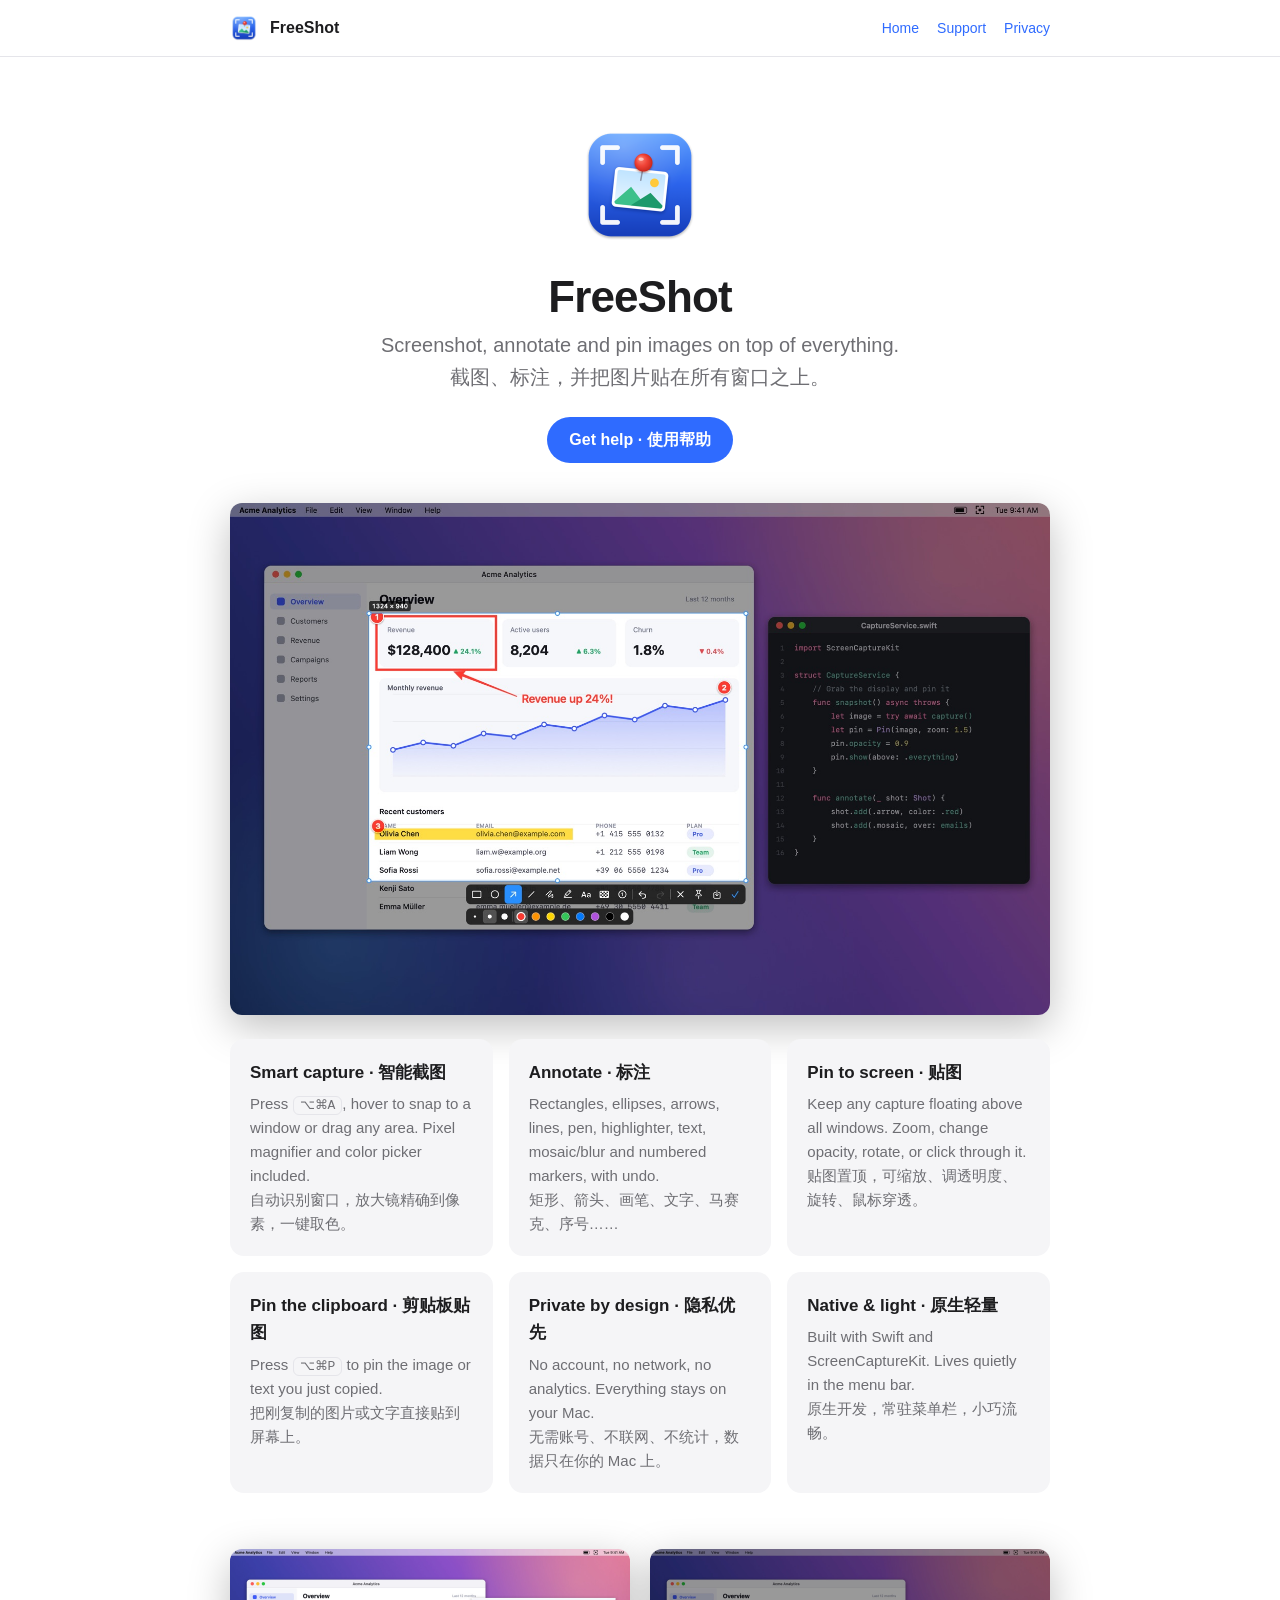
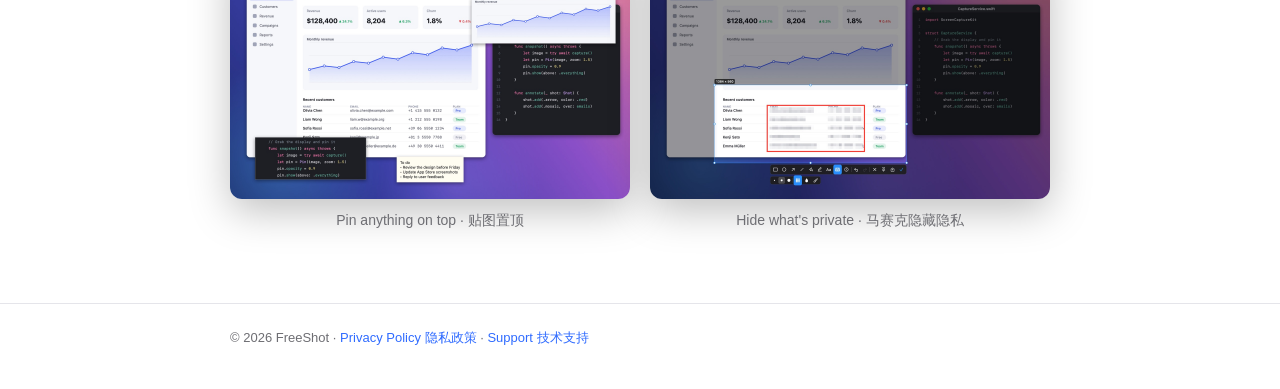
==== index.html @ 47f68c16 "FreeShot website, privacy policy and support pages" ====
<!doctype html>
<html lang="en">
<head>
<meta charset="utf-8">
<meta name="viewport" content="width=device-width, initial-scale=1">
<title>FreeShot — Screenshot &amp; Pin for Mac</title>
<meta name="description" content="FreeShot is a fast screenshot, annotation and pin tool for macOS. 截图、标注、贴图，一步完成。">
<link rel="icon" href="icon.png">
<link rel="stylesheet" href="style.css">
</head>
<body>
<header class="nav"><div class="wrap"><img src="icon.png" alt=""><a class="brand" href="./">FreeShot</a><nav><a href="./">Home</a><a href="support.html">Support</a><a href="privacy.html">Privacy</a></nav></div></header>
<main class="wrap">
  <section class="hero">
    <img src="icon.png" alt="FreeShot icon">
    <h1>FreeShot</h1>
    <p>Screenshot, annotate and pin images on top of everything.<br>截图、标注，并把图片贴在所有窗口之上。</p>
    <a class="btn" href="support.html">Get help · 使用帮助</a>
  </section>
  <figure class="shot"><img src="img/shot-1.jpg" alt="Annotating a screenshot with FreeShot" width="1600" height="1000"></figure>
  <section class="grid">
    <div class="card"><h3>Smart capture · 智能截图</h3><p>Press <kbd>⌥⌘A</kbd>, hover to snap to a window or drag any area. Pixel magnifier and color picker included.<br>自动识别窗口，放大镜精确到像素，一键取色。</p></div>
    <div class="card"><h3>Annotate · 标注</h3><p>Rectangles, ellipses, arrows, lines, pen, highlighter, text, mosaic/blur and numbered markers, with undo.<br>矩形、箭头、画笔、文字、马赛克、序号……</p></div>
    <div class="card"><h3>Pin to screen · 贴图</h3><p>Keep any capture floating above all windows. Zoom, change opacity, rotate, or click through it.<br>贴图置顶，可缩放、调透明度、旋转、鼠标穿透。</p></div>
    <div class="card"><h3>Pin the clipboard · 剪贴板贴图</h3><p>Press <kbd>⌥⌘P</kbd> to pin the image or text you just copied.<br>把刚复制的图片或文字直接贴到屏幕上。</p></div>
    <div class="card"><h3>Private by design · 隐私优先</h3><p>No account, no network, no analytics. Everything stays on your Mac.<br>无需账号、不联网、不统计，数据只在你的 Mac 上。</p></div>
    <div class="card"><h3>Native & light · 原生轻量</h3><p>Built with Swift and ScreenCaptureKit. Lives quietly in the menu bar.<br>原生开发，常驻菜单栏，小巧流畅。</p></div>
  </section>
  <section class="gallery">
    <figure class="shot"><img src="img/shot-3.jpg" alt="Images and text pinned above other windows" loading="lazy" width="1600" height="1000"><figcaption>Pin anything on top · 贴图置顶</figcaption></figure>
    <figure class="shot"><img src="img/shot-4.jpg" alt="Hiding emails and phone numbers with mosaic" loading="lazy" width="1600" height="1000"><figcaption>Hide what's private · 马赛克隐藏隐私</figcaption></figure>
  </section>
</main>
<footer><div class="wrap">© 2026 FreeShot · <a href="privacy.html">Privacy Policy 隐私政策</a> · <a href="support.html">Support 技术支持</a></div></footer>
</body>
</html>
---- style.css ----
:root {
  --bg: #ffffff; --fg: #1d1d1f; --muted: #6e6e73; --card: #f5f5f7; --line: #e5e5ea;
  --accent: #2f6bff; --accent-fg: #ffffff;
}
@media (prefers-color-scheme: dark) {
  :root { --bg: #111113; --fg: #f5f5f7; --muted: #a1a1a6; --card: #1c1c1e; --line: #2c2c2e; --accent: #5b8cff; }
}
* { box-sizing: border-box; }
html { -webkit-text-size-adjust: 100%; }
body {
  margin: 0; background: var(--bg); color: var(--fg);
  font: 16px/1.6 -apple-system, BlinkMacSystemFont, "SF Pro Text", "PingFang SC", "Helvetica Neue", sans-serif;
}
a { color: var(--accent); text-decoration: none; }
a:hover { text-decoration: underline; }
.wrap { max-width: 860px; margin: 0 auto; padding: 0 20px; }
header.nav { border-bottom: 1px solid var(--line); }
header.nav .wrap { display: flex; align-items: center; gap: 12px; height: 56px; }
header.nav img { width: 28px; height: 28px; }
header.nav .brand { font-weight: 600; color: var(--fg); }
header.nav nav { margin-left: auto; display: flex; gap: 18px; font-size: 14px; }
.hero { text-align: center; padding: 64px 0 40px; }
.hero img { width: 128px; height: 128px; }
.hero h1 { font-size: 44px; line-height: 1.1; margin: 16px 0 8px; letter-spacing: -0.02em; }
.hero p { font-size: 20px; color: var(--muted); margin: 0 auto; max-width: 560px; }
.btn { display: inline-block; margin-top: 24px; padding: 10px 22px; border-radius: 999px; background: var(--accent); color: var(--accent-fg); font-weight: 600; }
.btn:hover { text-decoration: none; opacity: .9; }
.grid { display: grid; grid-template-columns: repeat(auto-fit, minmax(240px, 1fr)); gap: 16px; margin: 24px 0 56px; }
.card { background: var(--card); border-radius: 14px; padding: 20px; }
.card h3 { margin: 0 0 6px; font-size: 17px; }
.card p { margin: 0; color: var(--muted); font-size: 15px; }
.doc { padding: 40px 0 64px; }
.doc h1 { font-size: 34px; letter-spacing: -0.01em; margin-bottom: 4px; }
.doc h2 { font-size: 22px; margin-top: 36px; }
.doc .meta { color: var(--muted); font-size: 14px; }
.doc hr { border: 0; border-top: 1px solid var(--line); margin: 48px 0; }
kbd { font: 13px ui-monospace, SFMono-Regular, Menlo, monospace; background: var(--card); border: 1px solid var(--line); border-radius: 6px; padding: 1px 6px; }
table { width: 100%; border-collapse: collapse; font-size: 15px; }
td { padding: 8px 4px; border-bottom: 1px solid var(--line); vertical-align: top; }
td:first-child { white-space: nowrap; width: 38%; }
footer { border-top: 1px solid var(--line); color: var(--muted); font-size: 13px; padding: 24px 0 40px; }
@media (max-width: 600px) { .hero h1 { font-size: 34px; } header.nav nav { gap: 12px; } }

.shot { margin: 0 0 16px; }
.shot img { width: 100%; height: auto; border-radius: 12px; box-shadow: 0 12px 40px rgba(0,0,0,.25); display: block; }
.shot figcaption { text-align: center; color: var(--muted); font-size: 14px; margin-top: 10px; }
.gallery { display: grid; grid-template-columns: 1fr 1fr; gap: 20px; margin-bottom: 56px; }
@media (max-width: 700px) { .gallery { grid-template-columns: 1fr; } }
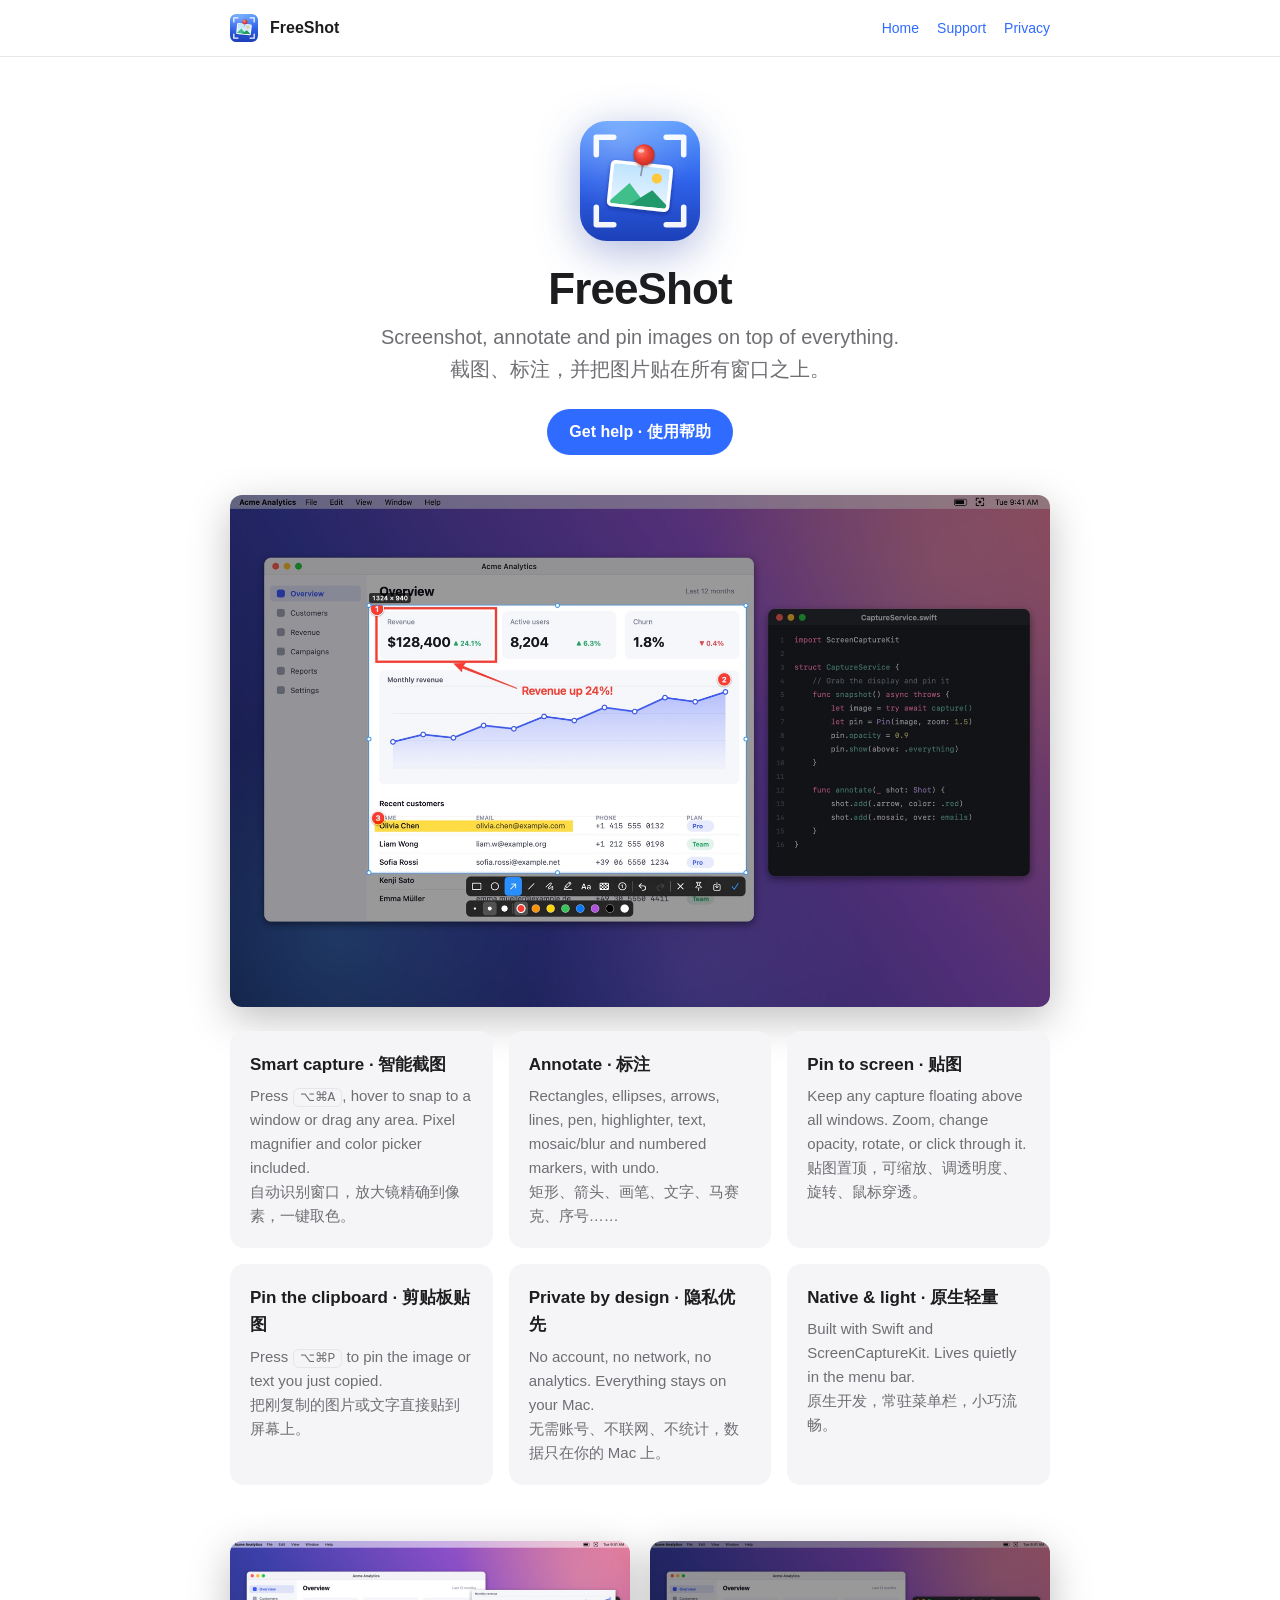
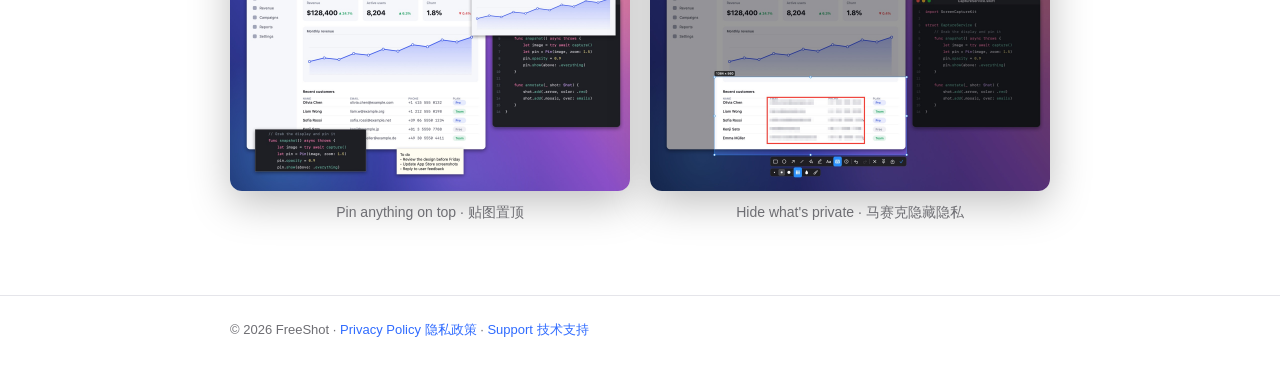
==== commit 80a4e28f: "Logo" ====
--- a/index.html
+++ b/index.html
@@ -5,14 +5,15 @@
 <meta name="viewport" content="width=device-width, initial-scale=1">
 <title>FreeShot — Screenshot &amp; Pin for Mac</title>
 <meta name="description" content="FreeShot is a fast screenshot, annotation and pin tool for macOS. 截图、标注、贴图，一步完成。">
-<link rel="icon" href="icon.png">
+<link rel="icon" href="icon.png" sizes="256x256">
+<link rel="icon" href="logo.svg" type="image/svg+xml">
 <link rel="stylesheet" href="style.css">
 </head>
 <body>
-<header class="nav"><div class="wrap"><img src="icon.png" alt=""><a class="brand" href="./">FreeShot</a><nav><a href="./">Home</a><a href="support.html">Support</a><a href="privacy.html">Privacy</a></nav></div></header>
+<header class="nav"><div class="wrap"><img src="logo.svg" alt=""><a class="brand" href="./">FreeShot</a><nav><a href="./">Home</a><a href="support.html">Support</a><a href="privacy.html">Privacy</a></nav></div></header>
 <main class="wrap">
   <section class="hero">
-    <img src="icon.png" alt="FreeShot icon">
+    <img src="logo.svg" alt="FreeShot logo">
     <h1>FreeShot</h1>
     <p>Screenshot, annotate and pin images on top of everything.<br>截图、标注，并把图片贴在所有窗口之上。</p>
     <a class="btn" href="support.html">Get help · 使用帮助</a>
--- a/style.css
+++ b/style.css
@@ -20,7 +20,7 @@
 header.nav .brand { font-weight: 600; color: var(--fg); }
 header.nav nav { margin-left: auto; display: flex; gap: 18px; font-size: 14px; }
 .hero { text-align: center; padding: 64px 0 40px; }
-.hero img { width: 128px; height: 128px; }
+.hero img { width: 120px; height: 120px; filter: drop-shadow(0 10px 22px rgba(20, 50, 160, .35)); }
 .hero h1 { font-size: 44px; line-height: 1.1; margin: 16px 0 8px; letter-spacing: -0.02em; }
 .hero p { font-size: 20px; color: var(--muted); margin: 0 auto; max-width: 560px; }
 .btn { display: inline-block; margin-top: 24px; padding: 10px 22px; border-radius: 999px; background: var(--accent); color: var(--accent-fg); font-weight: 600; }
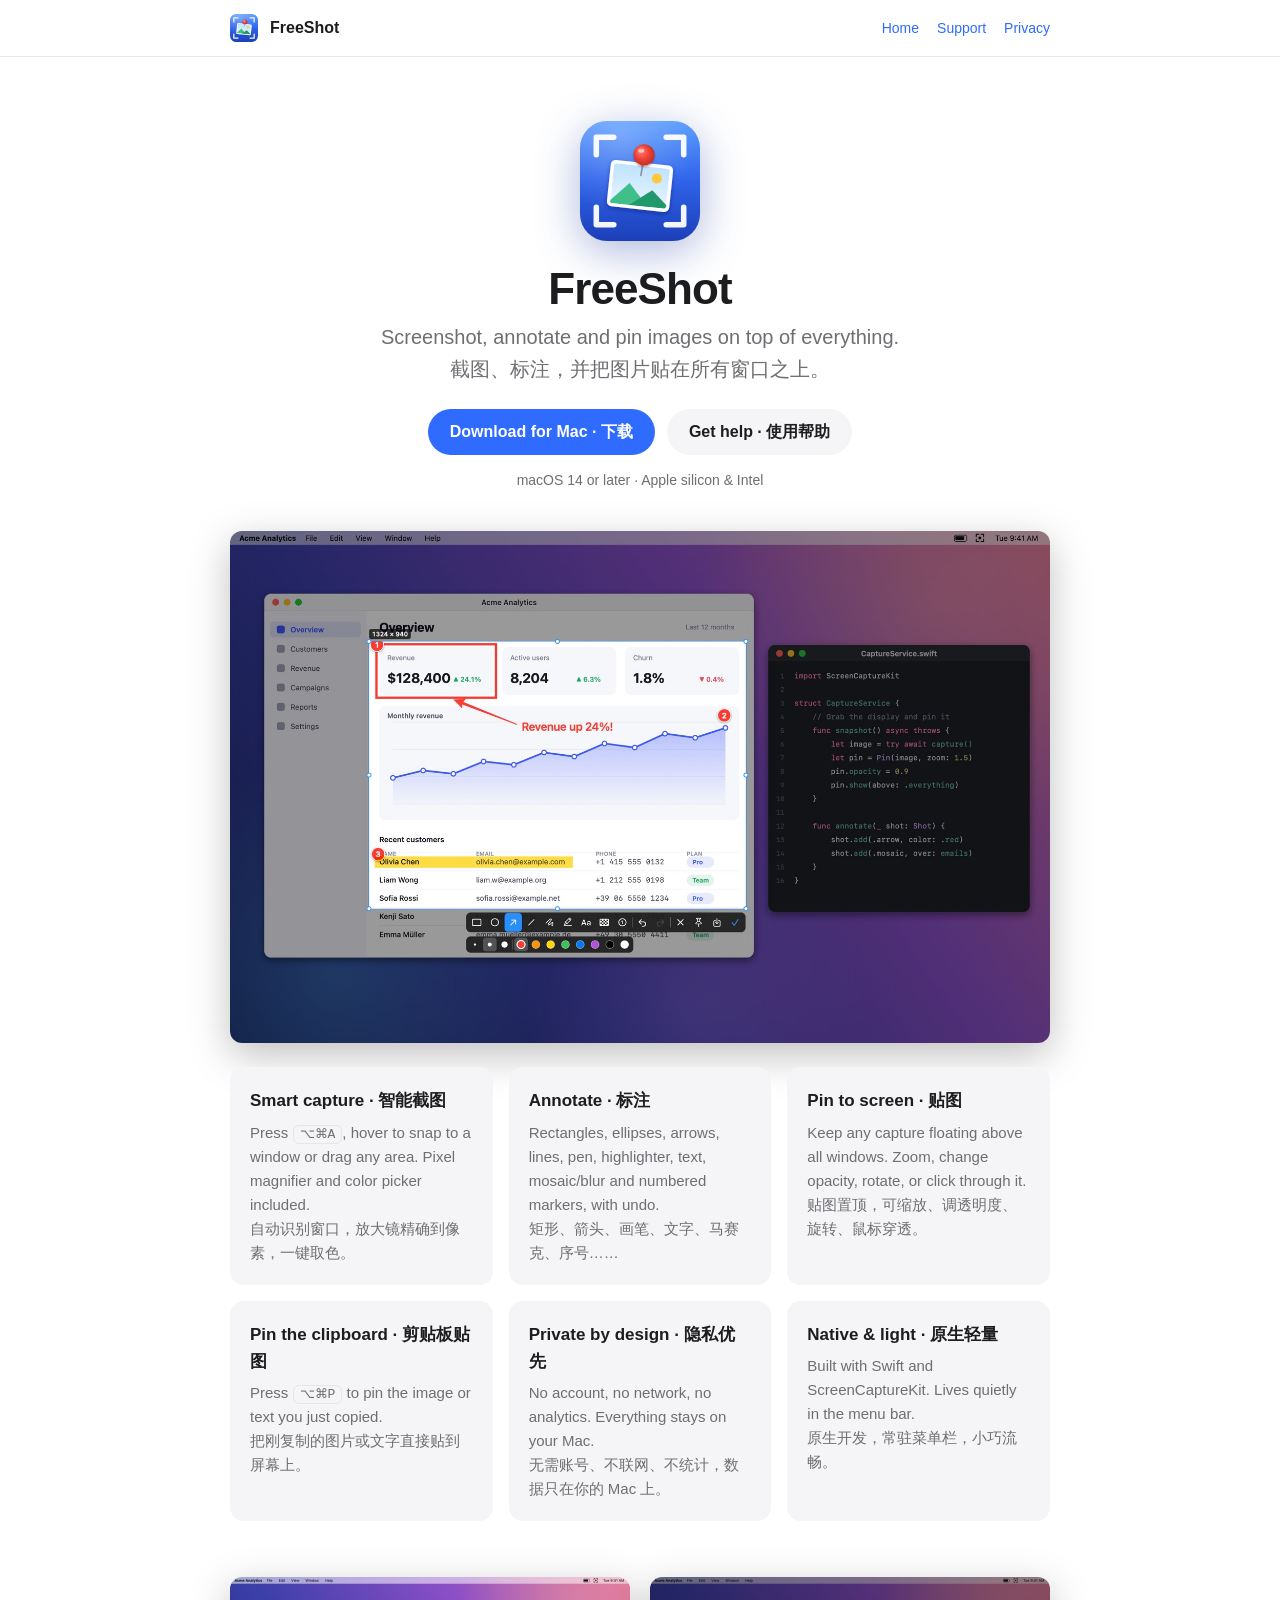
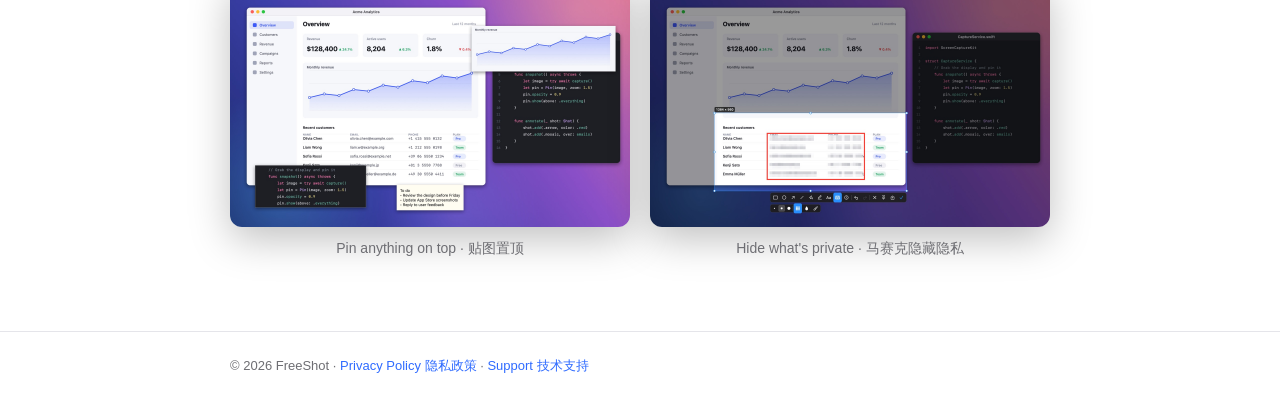
==== commit 0d1c2792: "Download button, first-launch FAQ" ====
--- a/index.html
+++ b/index.html
@@ -16,7 +16,11 @@
     <img src="logo.svg" alt="FreeShot logo">
     <h1>FreeShot</h1>
     <p>Screenshot, annotate and pin images on top of everything.<br>截图、标注，并把图片贴在所有窗口之上。</p>
-    <a class="btn" href="support.html">Get help · 使用帮助</a>
+    <div class="actions">
+      <a class="btn" href="https://github.com/msober/freeshot/releases/latest">Download for Mac · 下载</a>
+      <a class="btn secondary" href="support.html">Get help · 使用帮助</a>
+    </div>
+    <p class="note">macOS 14 or later · Apple silicon &amp; Intel</p>
   </section>
   <figure class="shot"><img src="img/shot-1.jpg" alt="Annotating a screenshot with FreeShot" width="1600" height="1000"></figure>
   <section class="grid">
--- a/style.css
+++ b/style.css
@@ -25,6 +25,10 @@
 .hero p { font-size: 20px; color: var(--muted); margin: 0 auto; max-width: 560px; }
 .btn { display: inline-block; margin-top: 24px; padding: 10px 22px; border-radius: 999px; background: var(--accent); color: var(--accent-fg); font-weight: 600; }
 .btn:hover { text-decoration: none; opacity: .9; }
+.btn.secondary { background: var(--card); color: var(--fg); }
+.actions { display: flex; flex-wrap: wrap; justify-content: center; gap: 12px; margin-top: 24px; }
+.actions .btn { margin-top: 0; }
+.hero p.note { font-size: 14px; margin-top: 14px; }
 .grid { display: grid; grid-template-columns: repeat(auto-fit, minmax(240px, 1fr)); gap: 16px; margin: 24px 0 56px; }
 .card { background: var(--card); border-radius: 14px; padding: 20px; }
 .card h3 { margin: 0 0 6px; font-size: 17px; }
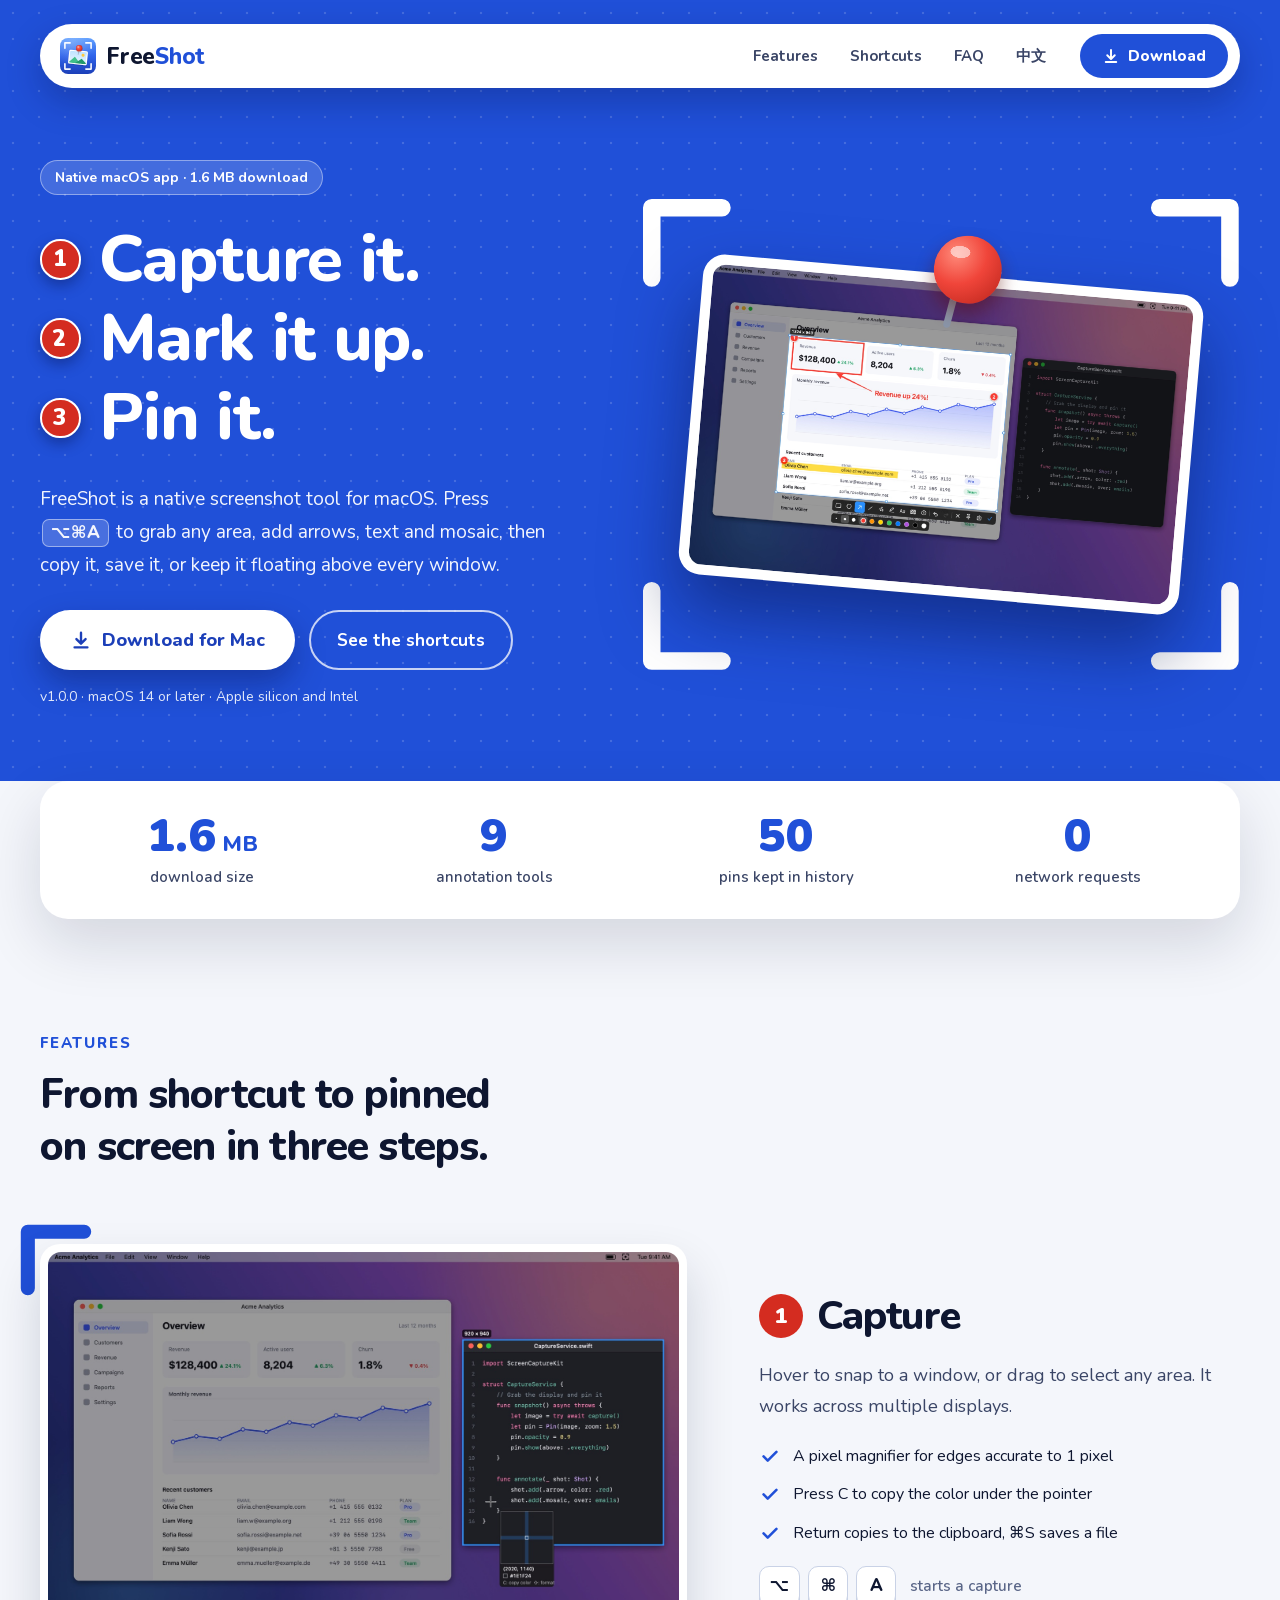
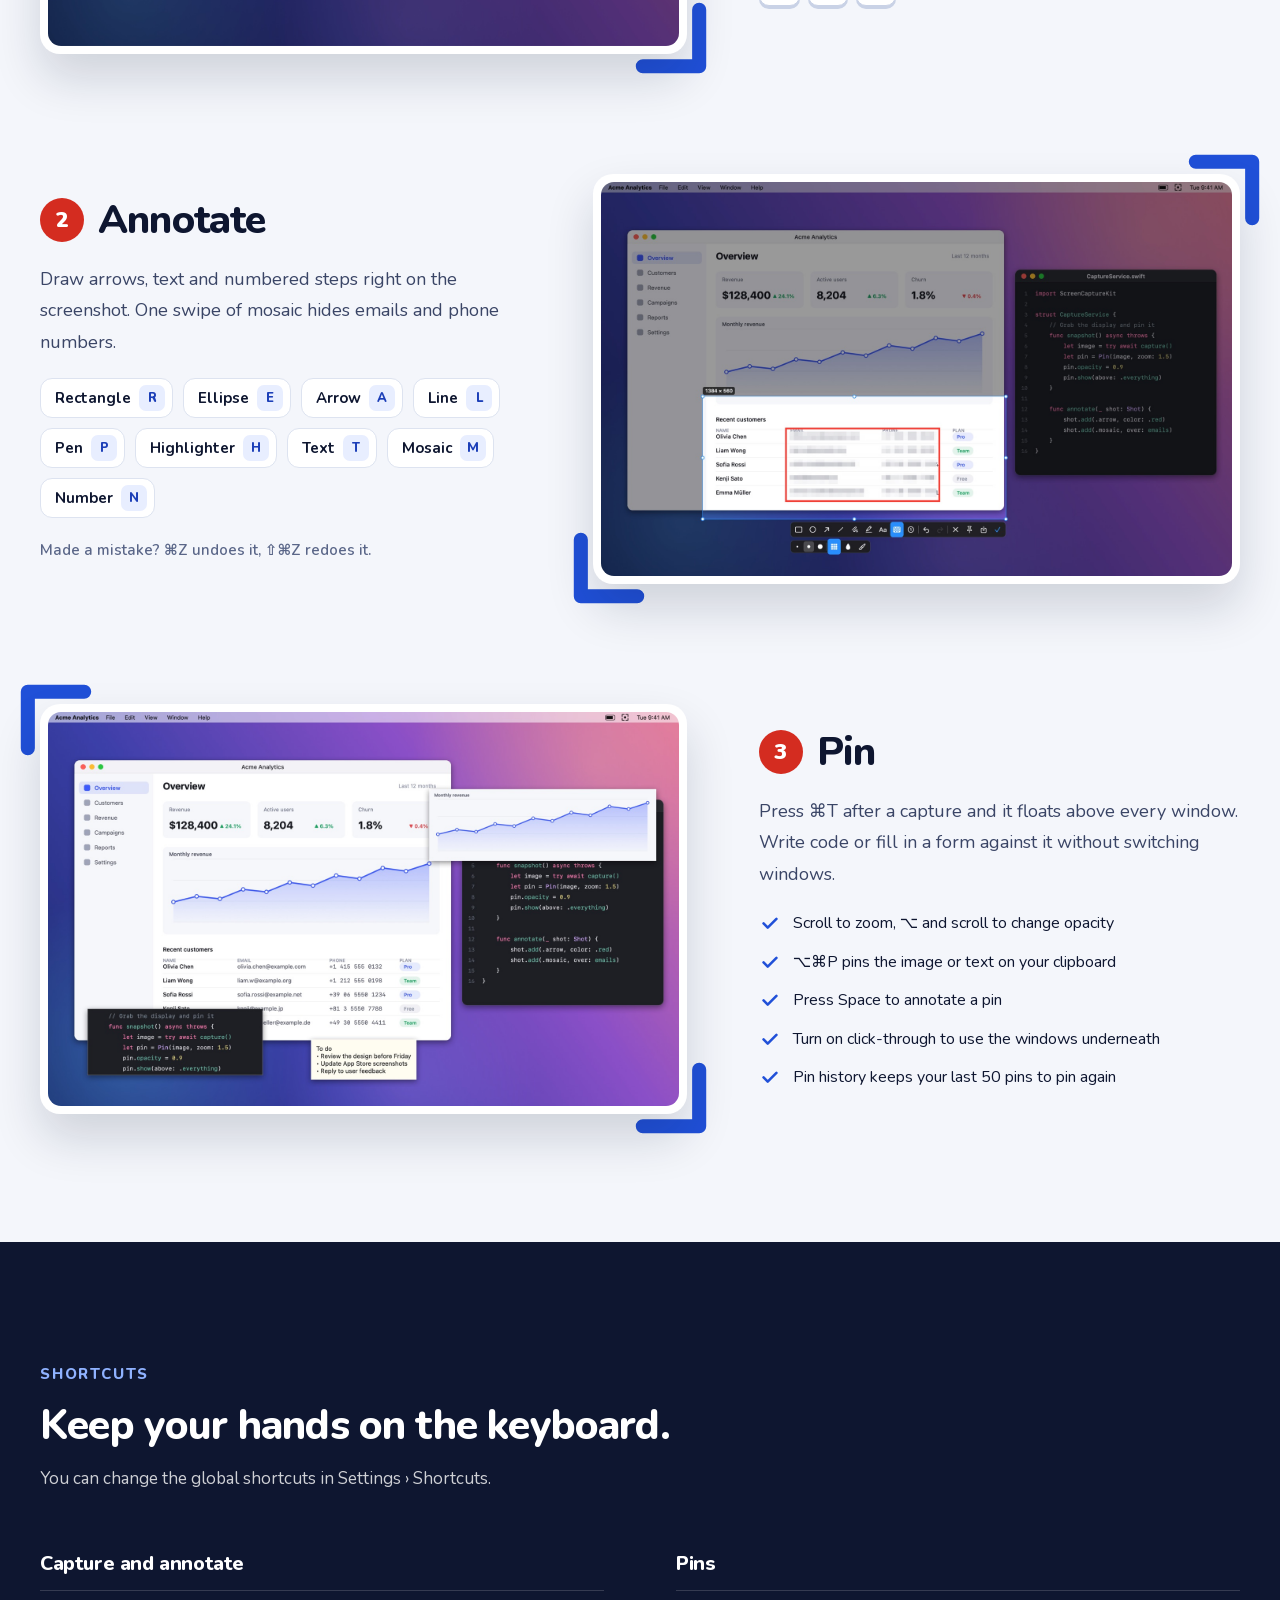
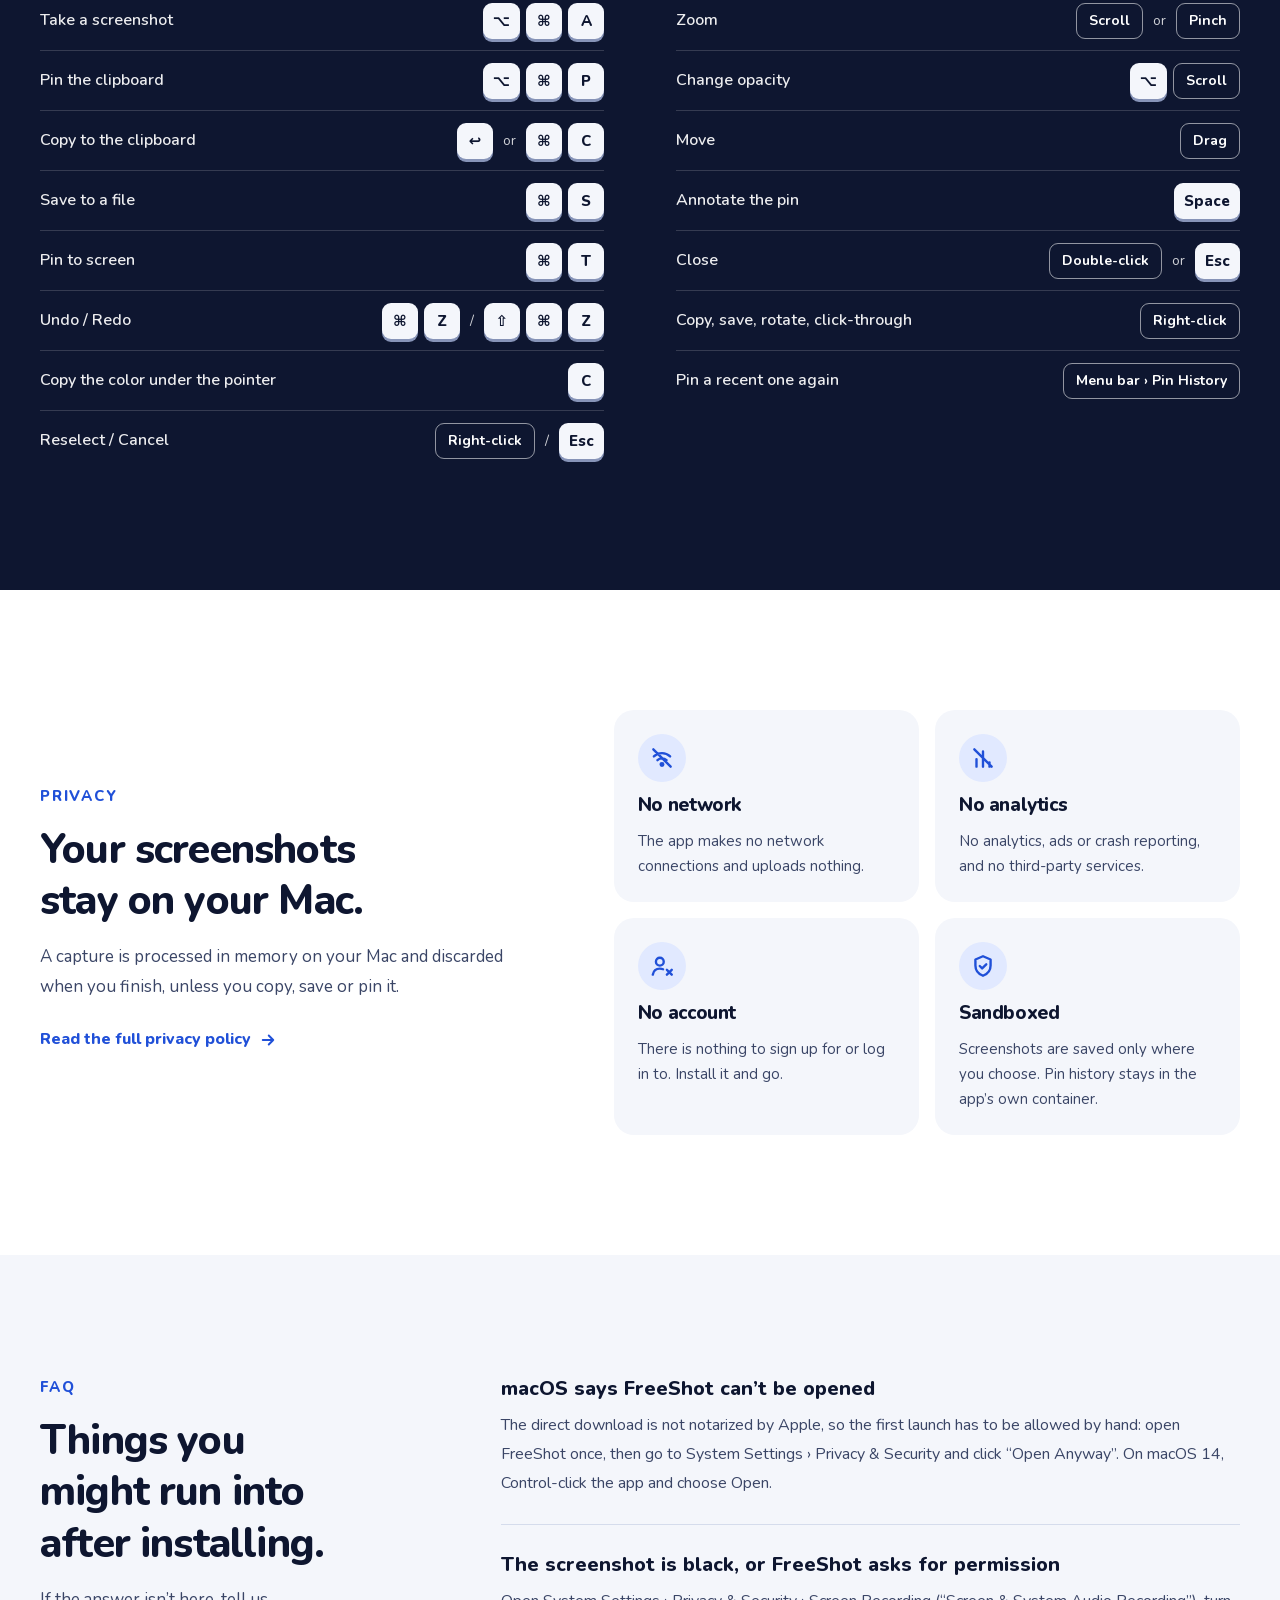
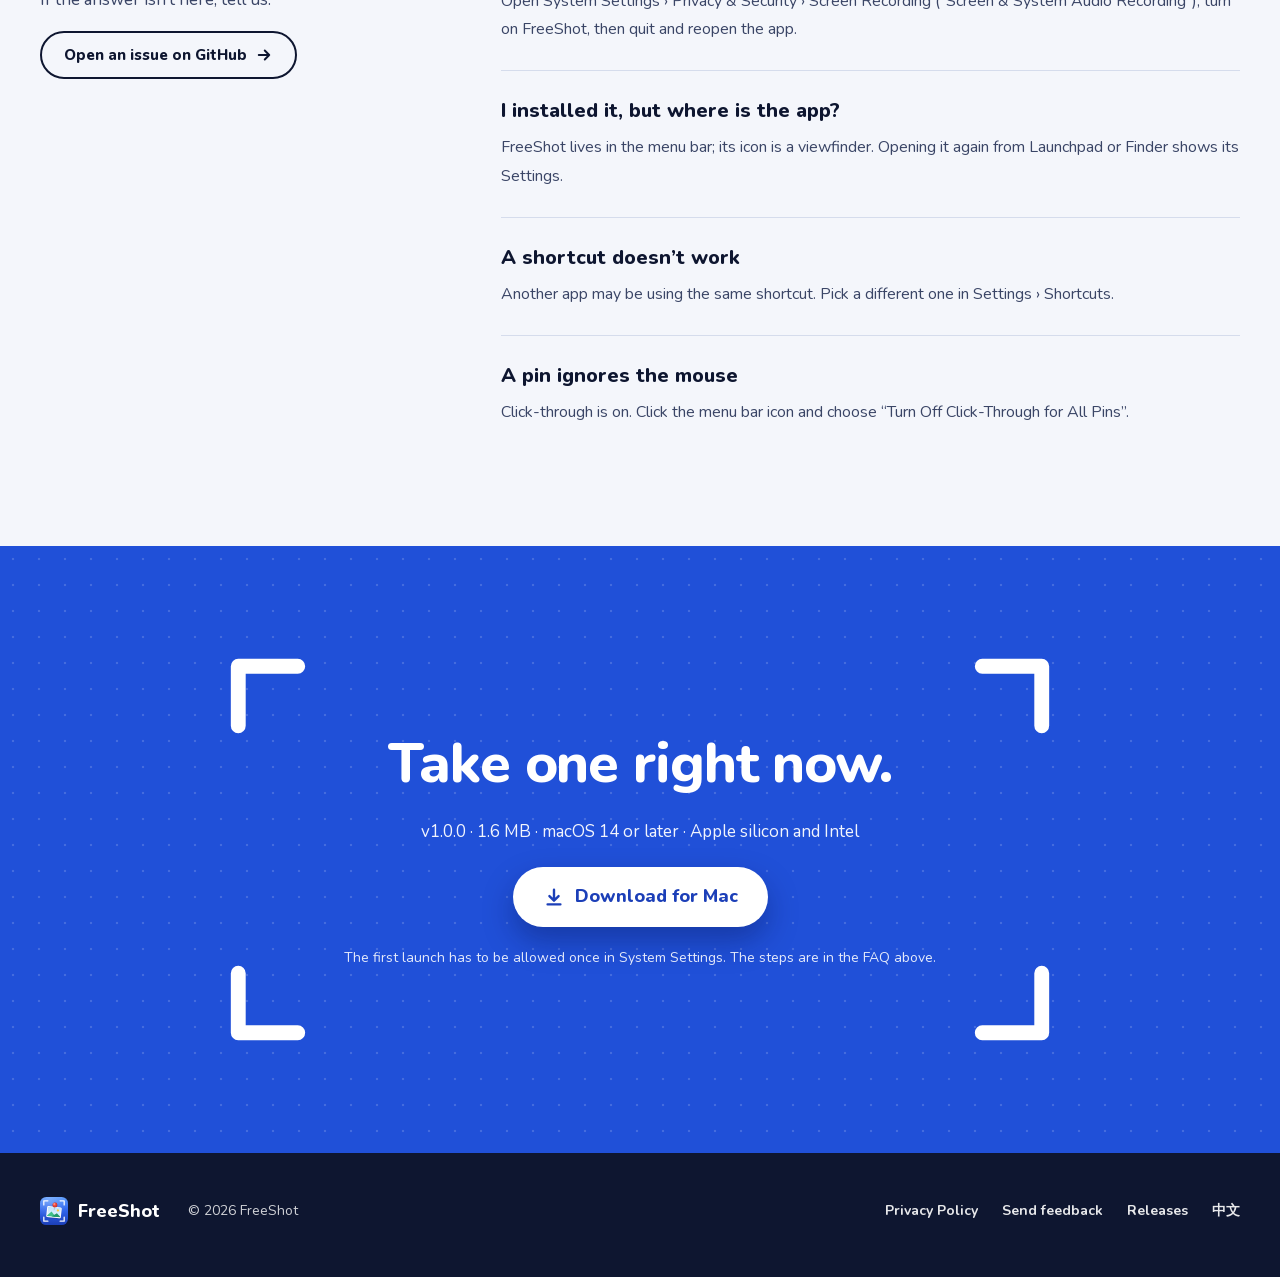
==== commit a0e4c218: "Redesign: one-page home in Chinese and English" ====
--- a/index.html
+++ b/index.html
@@ -1,41 +1,280 @@
 <!doctype html>
-<html lang="en">
+<html lang="zh-Hans">
 <head>
 <meta charset="utf-8">
 <meta name="viewport" content="width=device-width, initial-scale=1">
-<title>FreeShot — Screenshot &amp; Pin for Mac</title>
-<meta name="description" content="FreeShot is a fast screenshot, annotation and pin tool for macOS. 截图、标注、贴图，一步完成。">
+<title>FreeShot：macOS 截图、标注、贴图</title>
+<meta name="description" content="FreeShot 是原生的 macOS 截图工具：截图、标注，再把它贴在所有窗口之上。安装包只有 1.6 MB，不联网、不统计。">
+<meta name="theme-color" content="#2050d8">
+<meta property="og:title" content="FreeShot：macOS 截图、标注、贴图">
+<meta property="og:description" content="截下来，标清楚，钉上去。原生 macOS 截图工具，不联网、不统计。">
+<meta property="og:image" content="https://msober.github.io/freeshot/img/shot-1.zh.jpg">
+<link rel="alternate" hreflang="en" href="https://msober.github.io/freeshot/en/">
+<link rel="alternate" hreflang="zh-Hans" href="https://msober.github.io/freeshot/">
 <link rel="icon" href="icon.png" sizes="256x256">
 <link rel="icon" href="logo.svg" type="image/svg+xml">
 <link rel="stylesheet" href="style.css">
+<script>
+// First visit from a browser with no Chinese among its preferred languages goes to the English page.
+try {
+  var langs = navigator.languages || [navigator.language || ""];
+  if (!localStorage.getItem("freeshot-lang") && !langs.some(function (l) { return /^zh\b/i.test(l); })) location.replace("en/" + location.hash);
+} catch (e) {}
+</script>
 </head>
-<body>
-<header class="nav"><div class="wrap"><img src="logo.svg" alt=""><a class="brand" href="./">FreeShot</a><nav><a href="./">Home</a><a href="support.html">Support</a><a href="privacy.html">Privacy</a></nav></div></header>
-<main class="wrap">
-  <section class="hero">
-    <img src="logo.svg" alt="FreeShot logo">
-    <h1>FreeShot</h1>
-    <p>Screenshot, annotate and pin images on top of everything.<br>截图、标注，并把图片贴在所有窗口之上。</p>
-    <div class="actions">
-      <a class="btn" href="https://github.com/msober/freeshot/releases/latest">Download for Mac · 下载</a>
-      <a class="btn secondary" href="support.html">Get help · 使用帮助</a>
-    </div>
-    <p class="note">macOS 14 or later · Apple silicon &amp; Intel</p>
-  </section>
-  <figure class="shot"><img src="img/shot-1.jpg" alt="Annotating a screenshot with FreeShot" width="1600" height="1000"></figure>
-  <section class="grid">
-    <div class="card"><h3>Smart capture · 智能截图</h3><p>Press <kbd>⌥⌘A</kbd>, hover to snap to a window or drag any area. Pixel magnifier and color picker included.<br>自动识别窗口，放大镜精确到像素，一键取色。</p></div>
-    <div class="card"><h3>Annotate · 标注</h3><p>Rectangles, ellipses, arrows, lines, pen, highlighter, text, mosaic/blur and numbered markers, with undo.<br>矩形、箭头、画笔、文字、马赛克、序号……</p></div>
-    <div class="card"><h3>Pin to screen · 贴图</h3><p>Keep any capture floating above all windows. Zoom, change opacity, rotate, or click through it.<br>贴图置顶，可缩放、调透明度、旋转、鼠标穿透。</p></div>
-    <div class="card"><h3>Pin the clipboard · 剪贴板贴图</h3><p>Press <kbd>⌥⌘P</kbd> to pin the image or text you just copied.<br>把刚复制的图片或文字直接贴到屏幕上。</p></div>
-    <div class="card"><h3>Private by design · 隐私优先</h3><p>No account, no network, no analytics. Everything stays on your Mac.<br>无需账号、不联网、不统计，数据只在你的 Mac 上。</p></div>
-    <div class="card"><h3>Native & light · 原生轻量</h3><p>Built with Swift and ScreenCaptureKit. Lives quietly in the menu bar.<br>原生开发，常驻菜单栏，小巧流畅。</p></div>
-  </section>
-  <section class="gallery">
-    <figure class="shot"><img src="img/shot-3.jpg" alt="Images and text pinned above other windows" loading="lazy" width="1600" height="1000"><figcaption>Pin anything on top · 贴图置顶</figcaption></figure>
-    <figure class="shot"><img src="img/shot-4.jpg" alt="Hiding emails and phone numbers with mosaic" loading="lazy" width="1600" height="1000"><figcaption>Hide what's private · 马赛克隐藏隐私</figcaption></figure>
-  </section>
+<body id="top">
+<svg class="sprite" aria-hidden="true">
+  <symbol id="i-corner" viewBox="0 0 92 92"><path d="M10 82V10H82" fill="none" stroke="currentColor" stroke-width="18" stroke-linecap="round" stroke-linejoin="round"/></symbol>
+  <symbol id="i-download" viewBox="0 0 24 24" fill="none" stroke="currentColor" stroke-width="2.6" stroke-linecap="round" stroke-linejoin="round"><path d="M12 4v11M7 11l5 5 5-5M5 20h14"/></symbol>
+  <symbol id="i-check" viewBox="0 0 24 24" fill="none" stroke="currentColor" stroke-width="2.8" stroke-linecap="round" stroke-linejoin="round"><path d="M5 12.5l4.5 4.5L19 7.5"/></symbol>
+  <symbol id="i-arrow" viewBox="0 0 24 24" fill="none" stroke="currentColor" stroke-width="2.6" stroke-linecap="round" stroke-linejoin="round"><path d="M5 12h14M13 6l6 6-6 6"/></symbol>
+  <symbol id="i-offline" viewBox="0 0 24 24" fill="none" stroke="currentColor" stroke-width="2.2" stroke-linecap="round" stroke-linejoin="round"><path d="M4.5 10.5a11 11 0 0 1 15 0M7.8 14a6.2 6.2 0 0 1 8.4 0M4 4l16 16"/><circle cx="12" cy="18" r="1.2"/></symbol>
+  <symbol id="i-nostats" viewBox="0 0 24 24" fill="none" stroke="currentColor" stroke-width="2.2" stroke-linecap="round" stroke-linejoin="round"><path d="M6 20v-7M12 20V6M18 20v-4M4 4l16 16"/></symbol>
+  <symbol id="i-nouser" viewBox="0 0 24 24" fill="none" stroke="currentColor" stroke-width="2.2" stroke-linecap="round" stroke-linejoin="round"><circle cx="10" cy="8" r="3.6"/><path d="M3.5 20c.7-3.7 3.2-5.6 6.5-5.6 1.1 0 2.1.2 3 .6M16.5 15.5l4.5 4.5M21 15.5l-4.5 4.5"/></symbol>
+  <symbol id="i-shield" viewBox="0 0 24 24" fill="none" stroke="currentColor" stroke-width="2.2" stroke-linecap="round" stroke-linejoin="round"><path d="M12 3l7 3v5.5c0 4.4-2.9 7.9-7 9.5-4.1-1.6-7-5.1-7-9.5V6l7-3zM9 12l2.2 2.2L15 10.5"/></symbol>
+</svg>
+
+<header class="hero dots">
+  <div class="wrap">
+    <nav class="nav" aria-label="主导航">
+      <a class="brand" href="#top"><img src="logo.svg" alt="" width="36" height="36"><span>Free<b>Shot</b></span></a>
+      <div class="nav-links">
+        <a href="#features">功能</a>
+        <a href="#shortcuts">快捷键</a>
+        <a href="#faq">常见问题</a>
+        <a href="en/" lang="en" hreflang="en" data-lang="en">English</a>
+      </div>
+      <a class="nav-cta" href="https://github.com/msober/freeshot/releases/latest"><svg width="18" height="18" aria-hidden="true"><use href="#i-download"/></svg>下载</a>
+    </nav>
+    <div class="hero-body">
+      <div class="hero-copy">
+        <span class="chip">原生 macOS 应用 · 安装包只有 1.6 MB</span>
+        <h1>
+          <span><span class="marker" aria-hidden="true">1</span>截下来，</span>
+          <span><span class="marker" aria-hidden="true">2</span>标清楚，</span>
+          <span><span class="marker" aria-hidden="true">3</span>钉上去。</span>
+        </h1>
+        <p class="lead">FreeShot 是原生的 macOS 截图工具。按 <kbd>⌥⌘A</kbd> 框选任意区域，画上箭头、文字和马赛克，然后复制、保存，或者把它贴在所有窗口之上。</p>
+        <div class="cta-block">
+          <div class="cta-row">
+            <a class="btn" href="https://github.com/msober/freeshot/releases/latest"><svg width="22" height="22" aria-hidden="true"><use href="#i-download"/></svg>下载 Mac 版</a>
+            <a class="btn-ghost" href="#shortcuts">看看快捷键</a>
+          </div>
+          <span class="meta">v1.0.0 · macOS 14 及以上 · Apple 芯片与 Intel 通用</span>
+        </div>
+      </div>
+      <div class="hero-art">
+        <div class="finder">
+          <svg class="corner tl" aria-hidden="true"><use href="#i-corner"/></svg>
+          <svg class="corner tr" aria-hidden="true"><use href="#i-corner"/></svg>
+          <svg class="corner br" aria-hidden="true"><use href="#i-corner"/></svg>
+          <svg class="corner bl" aria-hidden="true"><use href="#i-corner"/></svg>
+          <div class="pinned">
+            <img src="img/shot-1.zh.jpg" alt="FreeShot 的标注界面：在截图上画了红框、箭头、文字和序号" width="1600" height="1000" fetchpriority="high">
+            <span class="pin" aria-hidden="true"></span>
+          </div>
+        </div>
+      </div>
+    </div>
+  </div>
+</header>
+
+<main>
+<section class="features" id="features">
+  <div class="wrap">
+    <ul class="facts">
+      <li><b>1.6<small> MB</small></b><span>安装包大小</span></li>
+      <li><b>9<small> 种</small></b><span>标注工具</span></li>
+      <li><b>50<small> 个</small></b><span>贴图历史</span></li>
+      <li><b>0<small> 次</small></b><span>联网请求</span></li>
+    </ul>
+    <div class="section-head">
+      <span class="eyebrow">功能</span>
+      <h2>从按下快捷键到贴上屏幕，一共三步。</h2>
+    </div>
+    <div class="steps">
+      <article class="step">
+        <div class="shot">
+          <svg class="corner tl" aria-hidden="true"><use href="#i-corner"/></svg>
+          <svg class="corner br" aria-hidden="true"><use href="#i-corner"/></svg>
+          <div class="frame"><img src="img/shot-2.jpg" alt="悬停时自动选中一个窗口，旁边是像素放大镜和颜色值" width="1600" height="1000" loading="lazy"></div>
+        </div>
+        <div class="step-copy">
+          <h3><span class="num" aria-hidden="true">1</span>截下来</h3>
+          <p>悬停自动选中窗口，拖拽可以框选任意区域，多台显示器同样可用。</p>
+          <ul class="checks">
+            <li><svg width="22" height="22" aria-hidden="true"><use href="#i-check"/></svg>像素放大镜，选区边缘精确到 1 像素</li>
+            <li><svg width="22" height="22" aria-hidden="true"><use href="#i-check"/></svg>按 C 复制指针下的颜色值</li>
+            <li><svg width="22" height="22" aria-hidden="true"><use href="#i-check"/></svg>回车复制到剪贴板，⌘S 保存成文件</li>
+          </ul>
+          <div class="keys"><kbd>⌥</kbd><kbd>⌘</kbd><kbd>A</kbd><span>开始截图</span></div>
+        </div>
+      </article>
+      <article class="step flip">
+        <div class="shot">
+          <svg class="corner tr" aria-hidden="true"><use href="#i-corner"/></svg>
+          <svg class="corner bl" aria-hidden="true"><use href="#i-corner"/></svg>
+          <div class="frame"><img src="img/shot-4.jpg" alt="用马赛克盖住表格里的邮箱和电话，外面画了一个红框" width="1600" height="1000" loading="lazy"></div>
+        </div>
+        <div class="step-copy">
+          <h3><span class="num" aria-hidden="true">2</span>标清楚</h3>
+          <p>箭头、文字、序号直接画在截图上。邮箱和电话，一抹就打上马赛克。</p>
+          <ul class="tools" aria-label="标注工具和对应的按键">
+            <li>矩形<kbd>R</kbd></li>
+            <li>椭圆<kbd>E</kbd></li>
+            <li>箭头<kbd>A</kbd></li>
+            <li>直线<kbd>L</kbd></li>
+            <li>画笔<kbd>P</kbd></li>
+            <li>荧光笔<kbd>H</kbd></li>
+            <li>文字<kbd>T</kbd></li>
+            <li>马赛克<kbd>M</kbd></li>
+            <li>序号<kbd>N</kbd></li>
+          </ul>
+          <p class="note">画错了按 ⌘Z 撤销，⇧⌘Z 重做。</p>
+        </div>
+      </article>
+      <article class="step">
+        <div class="shot">
+          <svg class="corner tl" aria-hidden="true"><use href="#i-corner"/></svg>
+          <svg class="corner br" aria-hidden="true"><use href="#i-corner"/></svg>
+          <div class="frame"><img src="img/shot-3.zh.jpg" alt="图表、代码片段和待办事项三张贴图悬浮在其他窗口之上" width="1600" height="1000" loading="lazy"></div>
+        </div>
+        <div class="step-copy">
+          <h3><span class="num" aria-hidden="true">3</span>钉上去</h3>
+          <p>截图后按 ⌘T，它就悬浮在所有窗口之上。对着它写代码、填表格，不用来回切窗口。</p>
+          <ul class="checks">
+            <li><svg width="22" height="22" aria-hidden="true"><use href="#i-check"/></svg>滚轮缩放，⌥ 加滚轮调透明度</li>
+            <li><svg width="22" height="22" aria-hidden="true"><use href="#i-check"/></svg>⌥⌘P 把剪贴板里的图片或文字直接贴出来</li>
+            <li><svg width="22" height="22" aria-hidden="true"><use href="#i-check"/></svg>按空格，在贴图上继续标注</li>
+            <li><svg width="22" height="22" aria-hidden="true"><use href="#i-check"/></svg>开启鼠标穿透，照常点击贴图下面的窗口</li>
+            <li><svg width="22" height="22" aria-hidden="true"><use href="#i-check"/></svg>贴图历史保留最近 50 个，随时再贴一次</li>
+          </ul>
+        </div>
+      </article>
+    </div>
+  </div>
+</section>
+
+<section class="shortcuts" id="shortcuts">
+  <div class="wrap">
+    <div class="section-head">
+      <span class="eyebrow">快捷键</span>
+      <h2>双手不用离开键盘。</h2>
+      <p>全局快捷键可以在“设置 › 快捷键”里换成你顺手的组合。</p>
+    </div>
+    <div class="keymaps">
+      <div>
+        <h3>截图与标注</h3>
+        <ul>
+          <li>截图<span><kbd>⌥</kbd><kbd>⌘</kbd><kbd>A</kbd></span></li>
+          <li>把剪贴板贴到屏幕<span><kbd>⌥</kbd><kbd>⌘</kbd><kbd>P</kbd></span></li>
+          <li>复制到剪贴板<span><kbd>↩</kbd><i>或</i><kbd>⌘</kbd><kbd>C</kbd></span></li>
+          <li>保存成文件<span><kbd>⌘</kbd><kbd>S</kbd></span></li>
+          <li>贴到屏幕<span><kbd>⌘</kbd><kbd>T</kbd></span></li>
+          <li>撤销 / 重做<span><kbd>⌘</kbd><kbd>Z</kbd><i>/</i><kbd>⇧</kbd><kbd>⌘</kbd><kbd>Z</kbd></span></li>
+          <li>复制指针下的颜色值<span><kbd>C</kbd></span></li>
+          <li>重新选择 / 取消<span><em>右键</em><i>/</i><kbd>Esc</kbd></span></li>
+        </ul>
+      </div>
+      <div>
+        <h3>贴图</h3>
+        <ul>
+          <li>缩放<span><em>滚轮</em><i>或</i><em>双指捏合</em></span></li>
+          <li>调透明度<span><kbd>⌥</kbd><em>滚轮</em></span></li>
+          <li>移动<span><em>拖拽</em></span></li>
+          <li>在贴图上标注<span><kbd>空格</kbd></span></li>
+          <li>关闭<span><em>双击</em><i>或</i><kbd>Esc</kbd></span></li>
+          <li>复制、保存、旋转、鼠标穿透<span><em>右键</em></span></li>
+          <li>再贴一次最近的贴图<span><em>菜单栏 › 贴图历史</em></span></li>
+        </ul>
+      </div>
+    </div>
+  </div>
+</section>
+
+<section class="privacy" id="privacy">
+  <div class="wrap">
+    <div class="privacy-copy">
+      <span class="eyebrow">隐私</span>
+      <h2>你的截图，只留在你的 Mac 上。</h2>
+      <p>截下来的图只在本机内存里处理。除非你复制、保存或贴图，截图结束就会丢弃。</p>
+      <a class="more" href="privacy.html#zh">阅读完整的隐私政策<svg width="18" height="18" aria-hidden="true"><use href="#i-arrow"/></svg></a>
+    </div>
+    <ul class="cards">
+      <li><span class="icon" aria-hidden="true"><svg width="26" height="26"><use href="#i-offline"/></svg></span><h3>不联网</h3><p>应用不建立任何网络连接，也不会上传任何内容。</p></li>
+      <li><span class="icon" aria-hidden="true"><svg width="26" height="26"><use href="#i-nostats"/></svg></span><h3>不统计</h3><p>没有统计、广告和崩溃上报，也没有第三方服务。</p></li>
+      <li><span class="icon" aria-hidden="true"><svg width="26" height="26"><use href="#i-nouser"/></svg></span><h3>不要账号</h3><p>没有账号系统，不用注册登录，装好就能用。</p></li>
+      <li><span class="icon" aria-hidden="true"><svg width="26" height="26"><use href="#i-shield"/></svg></span><h3>沙盒运行</h3><p>截图只保存到你选择的位置，贴图历史留在应用自己的容器里。</p></li>
+    </ul>
+  </div>
+</section>
+
+<section class="faq" id="faq">
+  <div class="wrap">
+    <div class="faq-head">
+      <span class="eyebrow">常见问题</span>
+      <h2>装好之后，可能会遇到这些。</h2>
+      <p>这里没有答案的话，直接告诉我们。</p>
+      <a class="btn-line" href="https://github.com/msober/freeshot/issues/new">在 GitHub 提交反馈<svg width="18" height="18" aria-hidden="true"><use href="#i-arrow"/></svg></a>
+    </div>
+    <dl class="faq-list">
+      <div>
+        <dt>提示“无法打开 FreeShot”怎么办？</dt>
+        <dd>直接下载的版本没有经过 Apple 公证，首次打开要手动放行一次：先打开一次 FreeShot，再到“系统设置 › 隐私与安全性”里点“仍要打开”。macOS 14 可以按住 Control 点按应用，选择“打开”。</dd>
+      </div>
+      <div>
+        <dt>截图是黑的，或者提示需要权限？</dt>
+        <dd>打开“系统设置 › 隐私与安全性 › 屏幕录制（录屏与系统录音）”，开启 FreeShot，然后退出并重新打开应用。</dd>
+      </div>
+      <div>
+        <dt>装好了，但找不到应用？</dt>
+        <dd>FreeShot 常驻在菜单栏，图标是一个取景框。从启动台或访达再打开一次，会显示设置窗口。</dd>
+      </div>
+      <div>
+        <dt>快捷键没反应？</dt>
+        <dd>可能和别的应用冲突了，在“设置 › 快捷键”里换一个。</dd>
+      </div>
+      <div>
+        <dt>贴图点不动？</dt>
+        <dd>这是开启了鼠标穿透。点菜单栏图标，选择“取消所有贴图的鼠标穿透”。</dd>
+      </div>
+    </dl>
+  </div>
+</section>
+
+<section class="cta dots">
+  <div class="wrap">
+    <div class="cta-box">
+      <svg class="corner tl" aria-hidden="true"><use href="#i-corner"/></svg>
+      <svg class="corner tr" aria-hidden="true"><use href="#i-corner"/></svg>
+      <svg class="corner br" aria-hidden="true"><use href="#i-corner"/></svg>
+      <svg class="corner bl" aria-hidden="true"><use href="#i-corner"/></svg>
+      <h2>现在就截一张。</h2>
+      <p>v1.0.0 · 1.6 MB · macOS 14 及以上 · Apple 芯片与 Intel 通用</p>
+      <a class="btn" href="https://github.com/msober/freeshot/releases/latest"><svg width="22" height="22" aria-hidden="true"><use href="#i-download"/></svg>下载 Mac 版</a>
+      <p class="meta">首次打开要在系统设置里放行一次，步骤见上面的常见问题。</p>
+    </div>
+  </div>
+</section>
 </main>
-<footer><div class="wrap">© 2026 FreeShot · <a href="privacy.html">Privacy Policy 隐私政策</a> · <a href="support.html">Support 技术支持</a></div></footer>
+
+<footer class="footer">
+  <div class="wrap">
+    <a class="brand" href="#top"><img src="logo.svg" alt="" width="28" height="28">FreeShot</a>
+    <span>© 2026 FreeShot</span>
+    <nav aria-label="页脚">
+      <a href="privacy.html#zh">隐私政策</a>
+      <a href="https://github.com/msober/freeshot/issues/new">提交反馈</a>
+      <a href="https://github.com/msober/freeshot/releases">版本发布</a>
+      <a href="en/" lang="en" hreflang="en" data-lang="en">English</a>
+    </nav>
+  </div>
+</footer>
+<script>
+// Remember an explicit language choice so the redirect above leaves it alone.
+document.querySelectorAll("a[data-lang]").forEach(function (a) {
+  a.addEventListener("click", function () { try { localStorage.setItem("freeshot-lang", a.dataset.lang); } catch (e) {} });
+});
+</script>
 </body>
 </html>
--- a/style.css
+++ b/style.css
@@ -1,52 +1,224 @@
+/* Nunito (SIL Open Font License, see fonts/OFL.txt) is self-hosted so the site makes no third-party requests. */
+@font-face {
+  font-family: "Nunito"; font-style: normal; font-weight: 200 1000; font-display: swap;
+  src: url("fonts/nunito-latin.woff2") format("woff2");
+  unicode-range: U+0000-00FF, U+0131, U+0152-0153, U+02BB-02BC, U+02C6, U+02DA, U+02DC, U+0304, U+0308, U+0329, U+2000-206F, U+20AC, U+2122, U+2191, U+2193, U+2212, U+2215, U+FEFF, U+FFFD;
+}
 :root {
-  --bg: #ffffff; --fg: #1d1d1f; --muted: #6e6e73; --card: #f5f5f7; --line: #e5e5ea;
-  --accent: #2f6bff; --accent-fg: #ffffff;
-}
-@media (prefers-color-scheme: dark) {
-  :root { --bg: #111113; --fg: #f5f5f7; --muted: #a1a1a6; --card: #1c1c1e; --line: #2c2c2e; --accent: #5b8cff; }
+  --brand: #2050d8; --brand-deep: #1c3fb8; --tint: #e1e9ff;
+  --ink: #0e1630; --text: #3a4566; --muted: #5a6688;
+  --ground: #f4f6fb; --line: #d5dcec; --red: #d42c20;
+  color-scheme: light;
 }
 * { box-sizing: border-box; }
-html { -webkit-text-size-adjust: 100%; }
+html { -webkit-text-size-adjust: 100%; scroll-behavior: smooth; }
 body {
-  margin: 0; background: var(--bg); color: var(--fg);
-  font: 16px/1.6 -apple-system, BlinkMacSystemFont, "SF Pro Text", "PingFang SC", "Helvetica Neue", sans-serif;
-}
-a { color: var(--accent); text-decoration: none; }
-a:hover { text-decoration: underline; }
-.wrap { max-width: 860px; margin: 0 auto; padding: 0 20px; }
-header.nav { border-bottom: 1px solid var(--line); }
-header.nav .wrap { display: flex; align-items: center; gap: 12px; height: 56px; }
-header.nav img { width: 28px; height: 28px; }
-header.nav .brand { font-weight: 600; color: var(--fg); }
-header.nav nav { margin-left: auto; display: flex; gap: 18px; font-size: 14px; }
-.hero { text-align: center; padding: 64px 0 40px; }
-.hero img { width: 120px; height: 120px; filter: drop-shadow(0 10px 22px rgba(20, 50, 160, .35)); }
-.hero h1 { font-size: 44px; line-height: 1.1; margin: 16px 0 8px; letter-spacing: -0.02em; }
-.hero p { font-size: 20px; color: var(--muted); margin: 0 auto; max-width: 560px; }
-.btn { display: inline-block; margin-top: 24px; padding: 10px 22px; border-radius: 999px; background: var(--accent); color: var(--accent-fg); font-weight: 600; }
-.btn:hover { text-decoration: none; opacity: .9; }
-.btn.secondary { background: var(--card); color: var(--fg); }
-.actions { display: flex; flex-wrap: wrap; justify-content: center; gap: 12px; margin-top: 24px; }
-.actions .btn { margin-top: 0; }
-.hero p.note { font-size: 14px; margin-top: 14px; }
-.grid { display: grid; grid-template-columns: repeat(auto-fit, minmax(240px, 1fr)); gap: 16px; margin: 24px 0 56px; }
-.card { background: var(--card); border-radius: 14px; padding: 20px; }
-.card h3 { margin: 0 0 6px; font-size: 17px; }
-.card p { margin: 0; color: var(--muted); font-size: 15px; }
-.doc { padding: 40px 0 64px; }
-.doc h1 { font-size: 34px; letter-spacing: -0.01em; margin-bottom: 4px; }
-.doc h2 { font-size: 22px; margin-top: 36px; }
-.doc .meta { color: var(--muted); font-size: 14px; }
-.doc hr { border: 0; border-top: 1px solid var(--line); margin: 48px 0; }
-kbd { font: 13px ui-monospace, SFMono-Regular, Menlo, monospace; background: var(--card); border: 1px solid var(--line); border-radius: 6px; padding: 1px 6px; }
-table { width: 100%; border-collapse: collapse; font-size: 15px; }
-td { padding: 8px 4px; border-bottom: 1px solid var(--line); vertical-align: top; }
-td:first-child { white-space: nowrap; width: 38%; }
-footer { border-top: 1px solid var(--line); color: var(--muted); font-size: 13px; padding: 24px 0 40px; }
-@media (max-width: 600px) { .hero h1 { font-size: 34px; } header.nav nav { gap: 12px; } }
-
-.shot { margin: 0 0 16px; }
-.shot img { width: 100%; height: auto; border-radius: 12px; box-shadow: 0 12px 40px rgba(0,0,0,.25); display: block; }
-.shot figcaption { text-align: center; color: var(--muted); font-size: 14px; margin-top: 10px; }
-.gallery { display: grid; grid-template-columns: 1fr 1fr; gap: 20px; margin-bottom: 56px; }
-@media (max-width: 700px) { .gallery { grid-template-columns: 1fr; } }
+  margin: 0; background: var(--ink); color: var(--ink); overflow-x: hidden;
+  font: 16px/1.6 Nunito, "PingFang SC", "Hiragino Sans GB", "Noto Sans SC", "Microsoft YaHei", system-ui, sans-serif;
+  -webkit-font-smoothing: antialiased;
+}
+a { color: var(--brand); text-decoration: none; }
+a:hover { color: var(--brand-deep); }
+:focus-visible { outline: 3px solid #ffc83d; outline-offset: 3px; }
+kbd { font: inherit; }
+h1, h2, h3, p { margin: 0; }
+h2 { font-size: clamp(30px, 3.2vw, 44px); line-height: 1.25; font-weight: 800; letter-spacing: .01em; text-wrap: balance; }
+.sprite { position: absolute; width: 0; height: 0; overflow: hidden; }
+.wrap { max-width: 1264px; margin: 0 auto; padding: 0 32px; }
+.dots {
+  background-color: var(--brand); color: #fff;
+  background-image: radial-gradient(rgba(255, 255, 255, .16) 1.2px, transparent 1.6px); background-size: 26px 26px;
+}
+.eyebrow { font-size: 15px; font-weight: 800; letter-spacing: .12em; line-height: 1.6; color: var(--brand); }
+.section-head { max-width: 760px; display: flex; flex-direction: column; gap: 14px; }
+.corner { position: absolute; display: block; }
+.corner.tl { left: 0; top: 0; }
+.corner.tr { right: 0; top: 0; transform: rotate(90deg); }
+.corner.br { right: 0; bottom: 0; transform: rotate(180deg); }
+.corner.bl { left: 0; bottom: 0; transform: rotate(270deg); }
+
+/* Navigation */
+.nav {
+  display: flex; flex-wrap: wrap; align-items: center; gap: 8px 20px; min-height: 64px; padding: 10px 12px 10px 20px;
+  background: #fff; border-radius: 34px; box-shadow: 0 14px 34px rgba(6, 18, 74, .28);
+}
+.brand { display: flex; align-items: center; gap: 10px; min-height: 44px; color: var(--ink); font-size: 23px; font-weight: 800; letter-spacing: -.01em; line-height: 1; }
+.brand:hover { color: var(--ink); }
+.brand img { display: block; width: 36px; height: 36px; }
+.brand b { font-weight: inherit; color: var(--brand); }
+.nav-links { display: flex; flex-wrap: wrap; align-items: center; gap: 4px; margin-left: auto; }
+.nav-links a { display: flex; align-items: center; min-height: 44px; padding: 0 14px; border-radius: 999px; font-size: 15px; font-weight: 700; color: var(--text); }
+.nav-links a:hover { background: var(--ground); color: var(--ink); }
+.nav-cta { display: flex; align-items: center; gap: 8px; min-height: 44px; padding: 0 22px; border-radius: 999px; background: var(--brand); color: #fff; font-size: 15px; font-weight: 800; }
+.nav-cta:hover { background: var(--brand-deep); color: #fff; }
+
+/* Hero */
+.hero { padding: 24px 0 148px; }
+.hero-body { display: flex; flex-wrap: wrap; align-items: center; gap: 56px 64px; padding-top: 72px; }
+.hero-copy { flex: 1 1 460px; min-width: 0; display: flex; flex-direction: column; align-items: flex-start; gap: 28px; }
+.chip { display: inline-flex; padding: 6px 14px; border-radius: 999px; background: rgba(255, 255, 255, .16); border: 1px solid rgba(255, 255, 255, .4); font-size: 14px; font-weight: 700; line-height: 1.5; }
+.hero h1 { display: flex; flex-direction: column; gap: 6px; font-size: clamp(48px, 5.6vw, 80px); line-height: 1.1; font-weight: 800; letter-spacing: .02em; }
+.hero h1 > span { display: flex; align-items: center; gap: .28em; }
+.marker {
+  flex: none; display: flex; align-items: center; justify-content: center; width: 1.8em; height: 1.8em;
+  border: .13em solid #fff; border-radius: 50%; background: var(--red); box-shadow: 0 .25em .6em rgba(6, 18, 74, .4);
+  font-size: .34em; font-weight: 900; line-height: 1; letter-spacing: 0;
+}
+.lead { max-width: 520px; font-size: 19px; line-height: 1.75; color: rgba(255, 255, 255, .94); }
+.lead kbd { display: inline-block; margin: 0 2px; padding: 0 8px; border-radius: 7px; background: rgba(255, 255, 255, .18); border: 1px solid rgba(255, 255, 255, .45); font-size: .9em; font-weight: 800; line-height: 1.5; }
+.cta-block { display: flex; flex-direction: column; align-items: flex-start; gap: 16px; }
+.cta-row { display: flex; flex-wrap: wrap; align-items: center; gap: 14px; }
+.btn {
+  display: inline-flex; align-items: center; gap: 10px; min-height: 60px; padding: 0 30px; border-radius: 999px;
+  background: #fff; color: var(--brand-deep); font-size: 18px; font-weight: 800; box-shadow: 0 14px 30px rgba(6, 18, 74, .35);
+  transition: transform .15s ease;
+}
+.btn:hover { color: var(--brand-deep); transform: translateY(-2px); }
+.btn-ghost { display: inline-flex; align-items: center; min-height: 60px; padding: 0 26px; border-radius: 999px; border: 2px solid rgba(255, 255, 255, .75); color: #fff; font-size: 17px; font-weight: 700; }
+.btn-ghost:hover { background: rgba(255, 255, 255, .14); color: #fff; }
+.meta { font-size: 14px; line-height: 1.6; color: rgba(255, 255, 255, .88); }
+.hero-art { flex: 1 1 520px; min-width: 0; }
+.finder { position: relative; width: 100%; max-width: 620px; margin: 0 auto; aspect-ratio: 62 / 49; }
+.finder .corner { width: 15%; height: auto; aspect-ratio: 1; }
+.pinned { position: absolute; left: 8%; top: 16%; width: 84%; padding: 10px; background: #fff; border-radius: 22px; box-shadow: 0 36px 70px rgba(6, 18, 74, .5); transform: rotate(5deg); }
+.pinned img { display: block; width: 100%; height: auto; aspect-ratio: 16 / 10; object-fit: cover; border-radius: 13px; }
+.pin { position: absolute; left: 50%; top: 0; width: 13.5%; aspect-ratio: 1; transform: translate(-32%, -59%); }
+.pin::before { content: ""; position: absolute; left: 26%; top: 65%; width: 10%; height: 74%; border-radius: 99px; background: #8a95a8; transform: rotate(10deg); }
+.pin::after {
+  content: ""; position: absolute; inset: 0; border-radius: 50%; box-shadow: 0 10px 18px rgba(90, 10, 5, .45);
+  background:
+    radial-gradient(ellipse 15% 9% at 37% 25%, rgba(255, 255, 255, .55) 96%, transparent 100%),
+    radial-gradient(circle at 32% 28%, #ff8a7a 0%, #f0453a 45%, #b8231a 100%);
+}
+
+/* Features */
+.features { background: var(--ground); padding-bottom: 128px; }
+.facts {
+  position: relative; margin: -76px 0 0; padding: 30px 16px; list-style: none;
+  display: grid; grid-template-columns: repeat(auto-fit, minmax(min(140px, 100%), 1fr)); gap: 20px 0;
+  background: #fff; border-radius: 28px; box-shadow: 0 24px 60px rgba(14, 22, 48, .14);
+}
+.facts li { display: flex; flex-direction: column; align-items: center; gap: 4px; padding: 0 12px; text-align: center; }
+.facts b { font-size: 46px; font-weight: 900; line-height: 1.1; color: var(--brand); }
+.facts small { font-size: 22px; font-weight: 800; }
+.facts span { font-size: 15px; font-weight: 600; color: var(--text); }
+.features .section-head { margin-top: 112px; }
+.steps { margin-top: 72px; display: flex; flex-direction: column; gap: 120px; }
+.step { display: flex; flex-wrap: wrap; align-items: center; gap: 40px 72px; }
+.step.flip { flex-direction: row-reverse; }
+.shot { flex: 1.25 1 520px; min-width: 0; position: relative; }
+.shot .corner { width: 72px; height: 72px; margin: -20px; color: var(--brand); }
+.frame { position: relative; padding: 8px; background: #fff; border-radius: 20px; box-shadow: 0 24px 48px rgba(14, 22, 48, .16); }
+.frame img { display: block; width: 100%; height: auto; aspect-ratio: 16 / 10; object-fit: cover; border-radius: 13px; }
+.step-copy { flex: 1 1 380px; min-width: 0; display: flex; flex-direction: column; align-items: flex-start; gap: 20px; }
+.step h3 { display: flex; align-items: center; gap: 14px; font-size: 40px; line-height: 1.2; font-weight: 800; letter-spacing: .01em; }
+.num { flex: none; display: flex; align-items: center; justify-content: center; width: 44px; height: 44px; border-radius: 50%; background: var(--red); color: #fff; font-size: 22px; font-weight: 900; line-height: 1; letter-spacing: 0; }
+.step p { font-size: 18px; line-height: 1.75; color: var(--text); }
+.checks { margin: 0; padding: 0; list-style: none; display: flex; flex-direction: column; gap: 12px; }
+.checks li { display: flex; align-items: flex-start; gap: 12px; font-size: 16px; line-height: 1.65; }
+.checks svg { flex: none; margin-top: 2px; color: var(--brand); }
+.keys { display: flex; flex-wrap: wrap; align-items: center; gap: 8px; }
+.keys kbd { display: inline-flex; align-items: center; justify-content: center; min-width: 40px; height: 40px; padding: 0 10px; border-radius: 10px; background: #fff; border: 1px solid #c9d2e6; box-shadow: 0 3px 0 #c9d2e6; font-size: 17px; font-weight: 800; }
+.keys span { margin-left: 6px; font-size: 15px; font-weight: 600; color: var(--muted); }
+.tools { margin: 0; padding: 0; list-style: none; display: flex; flex-wrap: wrap; gap: 10px; }
+.tools li { display: flex; align-items: center; gap: 8px; height: 40px; padding: 0 7px 0 14px; border-radius: 12px; background: #fff; border: 1px solid #dde3f0; font-size: 15px; font-weight: 700; }
+.tools kbd { display: inline-flex; align-items: center; justify-content: center; min-width: 26px; height: 26px; border-radius: 7px; background: #e8eeff; font-size: 13px; font-weight: 800; color: var(--brand-deep); }
+.step p.note { font-size: 15px; font-weight: 600; line-height: 1.6; color: var(--muted); }
+
+/* Shortcuts */
+.shortcuts { background: var(--ink); color: #fff; padding: 120px 0; }
+.shortcuts .eyebrow { color: #8fb2ff; }
+.shortcuts .section-head p { font-size: 17px; line-height: 1.7; color: rgba(255, 255, 255, .8); }
+.keymaps { margin-top: 56px; display: grid; grid-template-columns: repeat(auto-fit, minmax(min(420px, 100%), 1fr)); gap: 56px 72px; align-items: start; }
+.keymaps h3 { margin-bottom: 12px; font-size: 20px; line-height: 1.4; font-weight: 800; }
+.keymaps ul { margin: 0; padding: 0; list-style: none; }
+.keymaps li {
+  display: flex; flex-wrap: wrap; align-items: center; justify-content: space-between; gap: 8px 16px; min-height: 60px; padding: 10px 0;
+  border-top: 1px solid rgba(255, 255, 255, .16); font-size: 16px; font-weight: 600; color: rgba(255, 255, 255, .92);
+}
+.keymaps li > span { display: flex; align-items: center; gap: 6px; }
+.keymaps kbd { display: inline-flex; align-items: center; justify-content: center; min-width: 36px; height: 36px; padding: 0 10px; border-radius: 9px; background: var(--ground); box-shadow: 0 3px 0 #8794b8; font-size: 15px; font-weight: 800; color: var(--ink); }
+.keymaps i { padding: 0 4px; font-style: normal; font-size: 14px; font-weight: 400; color: rgba(255, 255, 255, .8); }
+.keymaps em { display: inline-flex; align-items: center; height: 36px; padding: 0 12px; border-radius: 9px; border: 1.5px solid rgba(255, 255, 255, .55); font-style: normal; font-size: 14px; font-weight: 700; color: #fff; }
+
+/* Privacy */
+.privacy { background: #fff; padding: 120px 0; }
+.privacy .wrap { display: flex; flex-wrap: wrap; align-items: center; gap: 48px 72px; }
+.privacy-copy { flex: 1 1 380px; min-width: 0; display: flex; flex-direction: column; align-items: flex-start; gap: 16px; }
+.privacy-copy p { font-size: 17px; line-height: 1.75; color: var(--text); }
+.more { display: inline-flex; align-items: center; gap: 8px; min-height: 44px; font-size: 16px; font-weight: 800; }
+.cards { flex: 1.2 1 480px; min-width: 0; margin: 0; padding: 0; list-style: none; display: grid; grid-template-columns: repeat(auto-fit, minmax(min(220px, 100%), 1fr)); gap: 16px; }
+.cards li { display: flex; flex-direction: column; align-items: flex-start; gap: 10px; padding: 24px; border-radius: 20px; background: var(--ground); }
+.cards .icon { display: flex; align-items: center; justify-content: center; width: 48px; height: 48px; border-radius: 50%; background: var(--tint); color: var(--brand); }
+.cards h3 { font-size: 19px; line-height: 1.4; font-weight: 800; }
+.cards p { font-size: 15px; line-height: 1.65; color: var(--text); }
+
+/* FAQ */
+.faq { background: var(--ground); padding: 120px 0; }
+.faq .wrap { display: flex; flex-wrap: wrap; align-items: flex-start; gap: 40px 72px; }
+.faq-head { flex: 1 1 300px; min-width: 0; display: flex; flex-direction: column; align-items: flex-start; gap: 16px; }
+.faq-head p { font-size: 17px; line-height: 1.75; color: var(--text); }
+.btn-line { display: inline-flex; align-items: center; gap: 8px; min-height: 48px; padding: 0 22px; border-radius: 999px; border: 2px solid var(--ink); color: var(--ink); font-size: 15px; font-weight: 800; }
+.btn-line:hover { background: var(--ink); color: #fff; }
+.faq-list { flex: 2 1 560px; min-width: 0; margin: 0; }
+.faq-list > div { padding: 26px 0; border-top: 1px solid var(--line); }
+.faq-list > div:first-child { padding-top: 0; border-top: 0; }
+.faq-list > div:last-child { padding-bottom: 0; }
+.faq-list dt { font-size: 20px; line-height: 1.4; font-weight: 800; }
+.faq-list dd { margin: 8px 0 0; font-size: 16px; line-height: 1.8; color: var(--text); }
+
+/* Closing call to action and footer */
+.cta { padding: 112px 0; }
+.cta-box { position: relative; max-width: 820px; margin: 0 auto; padding: 72px 40px; display: flex; flex-direction: column; align-items: center; gap: 20px; text-align: center; }
+.cta-box .corner { width: 76px; height: 76px; }
+.cta h2 { font-size: clamp(36px, 4.4vw, 60px); line-height: 1.2; letter-spacing: .02em; }
+.cta p { font-size: 17px; line-height: 1.7; color: rgba(255, 255, 255, .94); }
+.cta p.meta { font-size: 14px; line-height: 1.6; color: rgba(255, 255, 255, .88); }
+.footer { background: var(--ink); padding: 36px 0 44px; font-size: 14px; color: rgba(255, 255, 255, .8); }
+.footer .wrap { display: flex; flex-wrap: wrap; align-items: center; gap: 12px 28px; }
+.footer .brand { color: #fff; font-size: 18px; letter-spacing: 0; }
+.footer .brand img { width: 28px; height: 28px; }
+.footer nav { display: flex; flex-wrap: wrap; align-items: center; gap: 4px 24px; margin-left: auto; }
+.footer nav a { display: flex; align-items: center; min-height: 44px; font-weight: 700; color: rgba(255, 255, 255, .9); }
+.footer nav a:hover { color: #fff; text-decoration: underline; }
+
+/* Document pages (privacy policy) */
+.doc-top { padding: 24px 0 40px; }
+.doc { background: #fff; }
+.doc .wrap { max-width: 824px; padding-top: 64px; padding-bottom: 96px; }
+.doc h1 { margin-bottom: 6px; font-size: clamp(32px, 4vw, 44px); line-height: 1.2; font-weight: 800; }
+.doc h2 { margin: 36px 0 8px; font-size: 22px; line-height: 1.4; }
+.doc p { margin-bottom: 12px; font-size: 17px; line-height: 1.8; color: var(--text); }
+.doc p.meta { font-size: 14px; color: var(--muted); }
+.doc hr { margin: 56px 0; border: 0; border-top: 1px solid var(--line); }
+
+/* English: Nunito sets every letter, so headings tighten up and the hero lines get longer */
+:lang(en) h1, :lang(en) h2, :lang(en) h3 { letter-spacing: -.02em; }
+html:lang(en) .hero h1 { font-size: clamp(42px, 5.2vw, 76px); }
+html:lang(en) .eyebrow { text-transform: uppercase; }
+
+@media (max-width: 720px) {
+  .wrap { padding: 0 20px; }
+  .hero { padding-bottom: 124px; }
+  .hero-body { padding-top: 48px; }
+  .nav { border-radius: 28px; padding: 10px 12px 10px 16px; }
+  .nav-links { order: 3; width: 100%; margin-left: 0; justify-content: space-between; }
+  .nav-links a { padding: 0 10px; }
+  .nav-cta { margin-left: auto; }
+  .lead { font-size: 17px; }
+  .btn, .btn-ghost { min-height: 54px; }
+  .features { padding-bottom: 88px; }
+  .features .section-head { margin-top: 80px; }
+  .steps { margin-top: 48px; gap: 80px; }
+  .step h3 { font-size: 32px; }
+  .shot .corner { width: 52px; height: 52px; margin: -12px; }
+  .shortcuts, .privacy, .faq { padding: 88px 0; }
+  .cta { padding: 72px 0; }
+  .cta-box { padding: 56px 24px; }
+  .cta-box .corner { width: 52px; height: 52px; }
+  .footer nav { margin-left: 0; }
+}
+@media (prefers-reduced-motion: reduce) {
+  html { scroll-behavior: auto; }
+  .btn { transition: none; }
+}
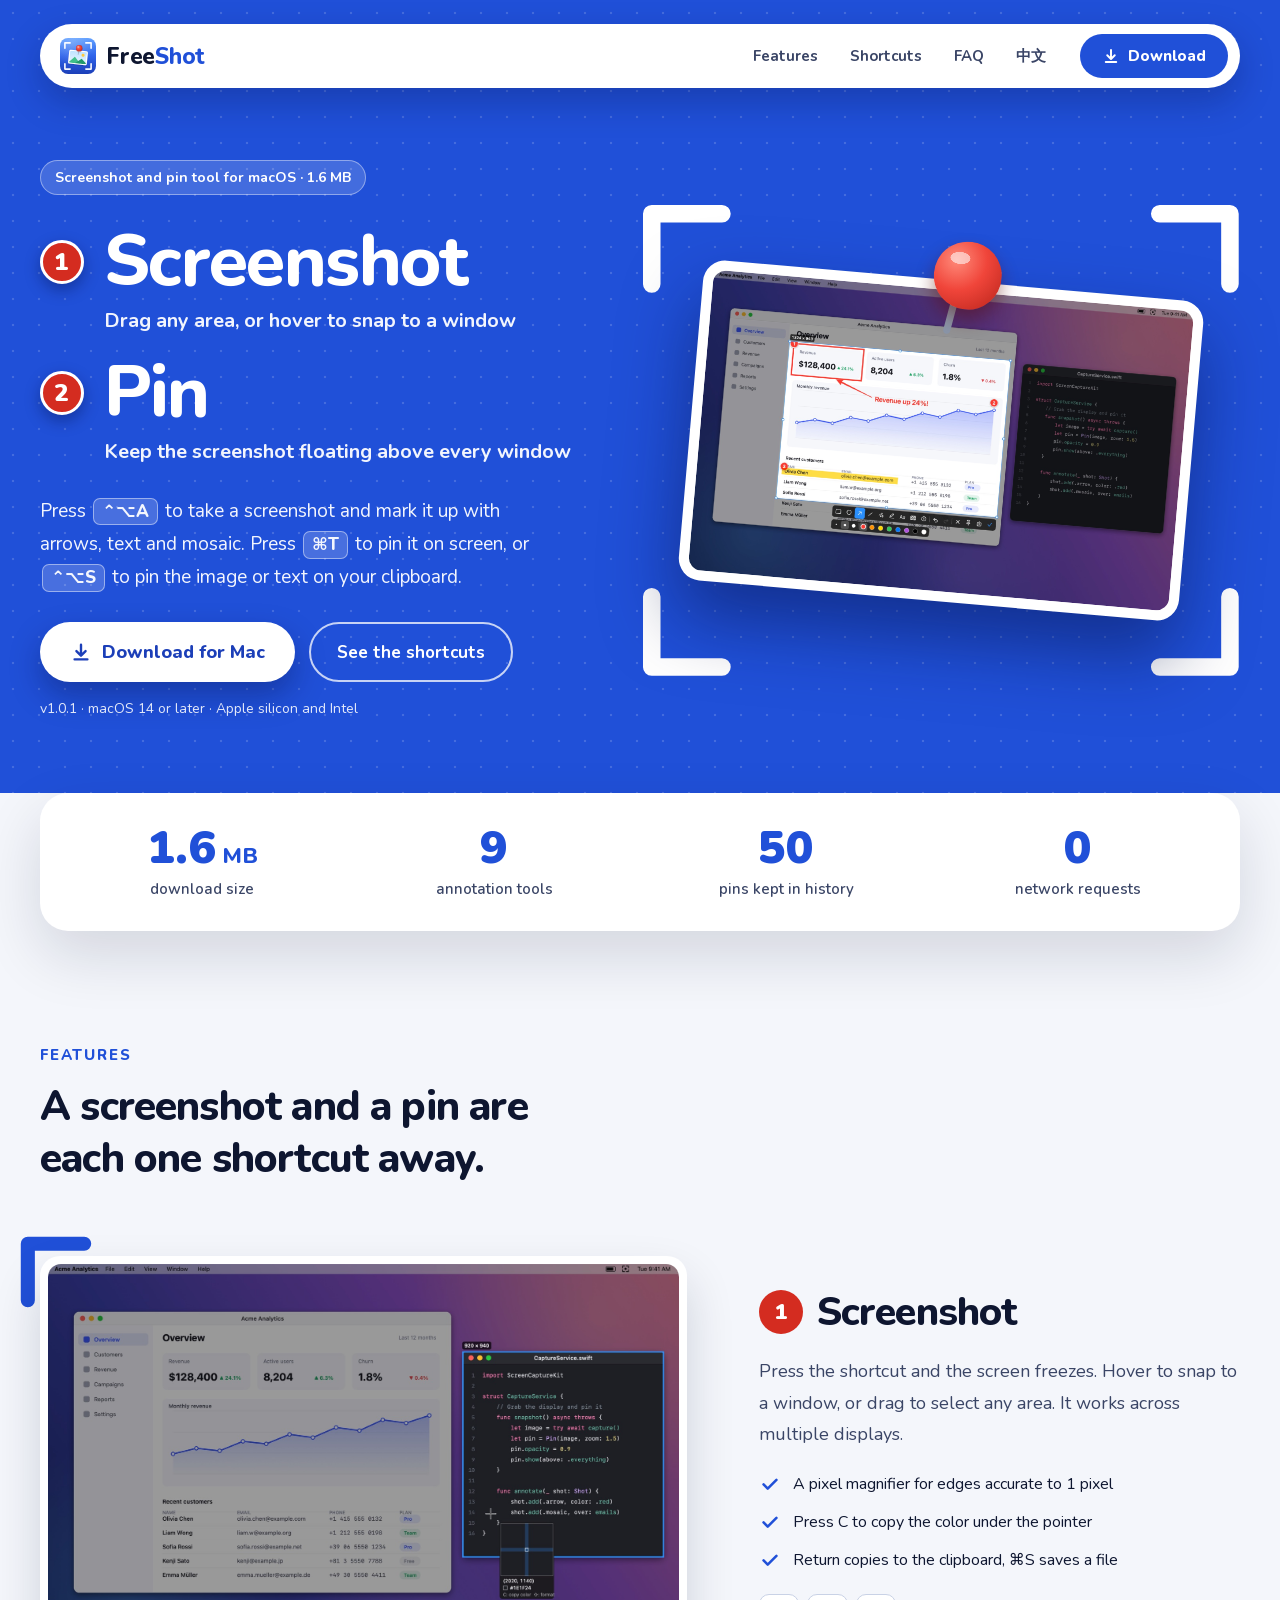
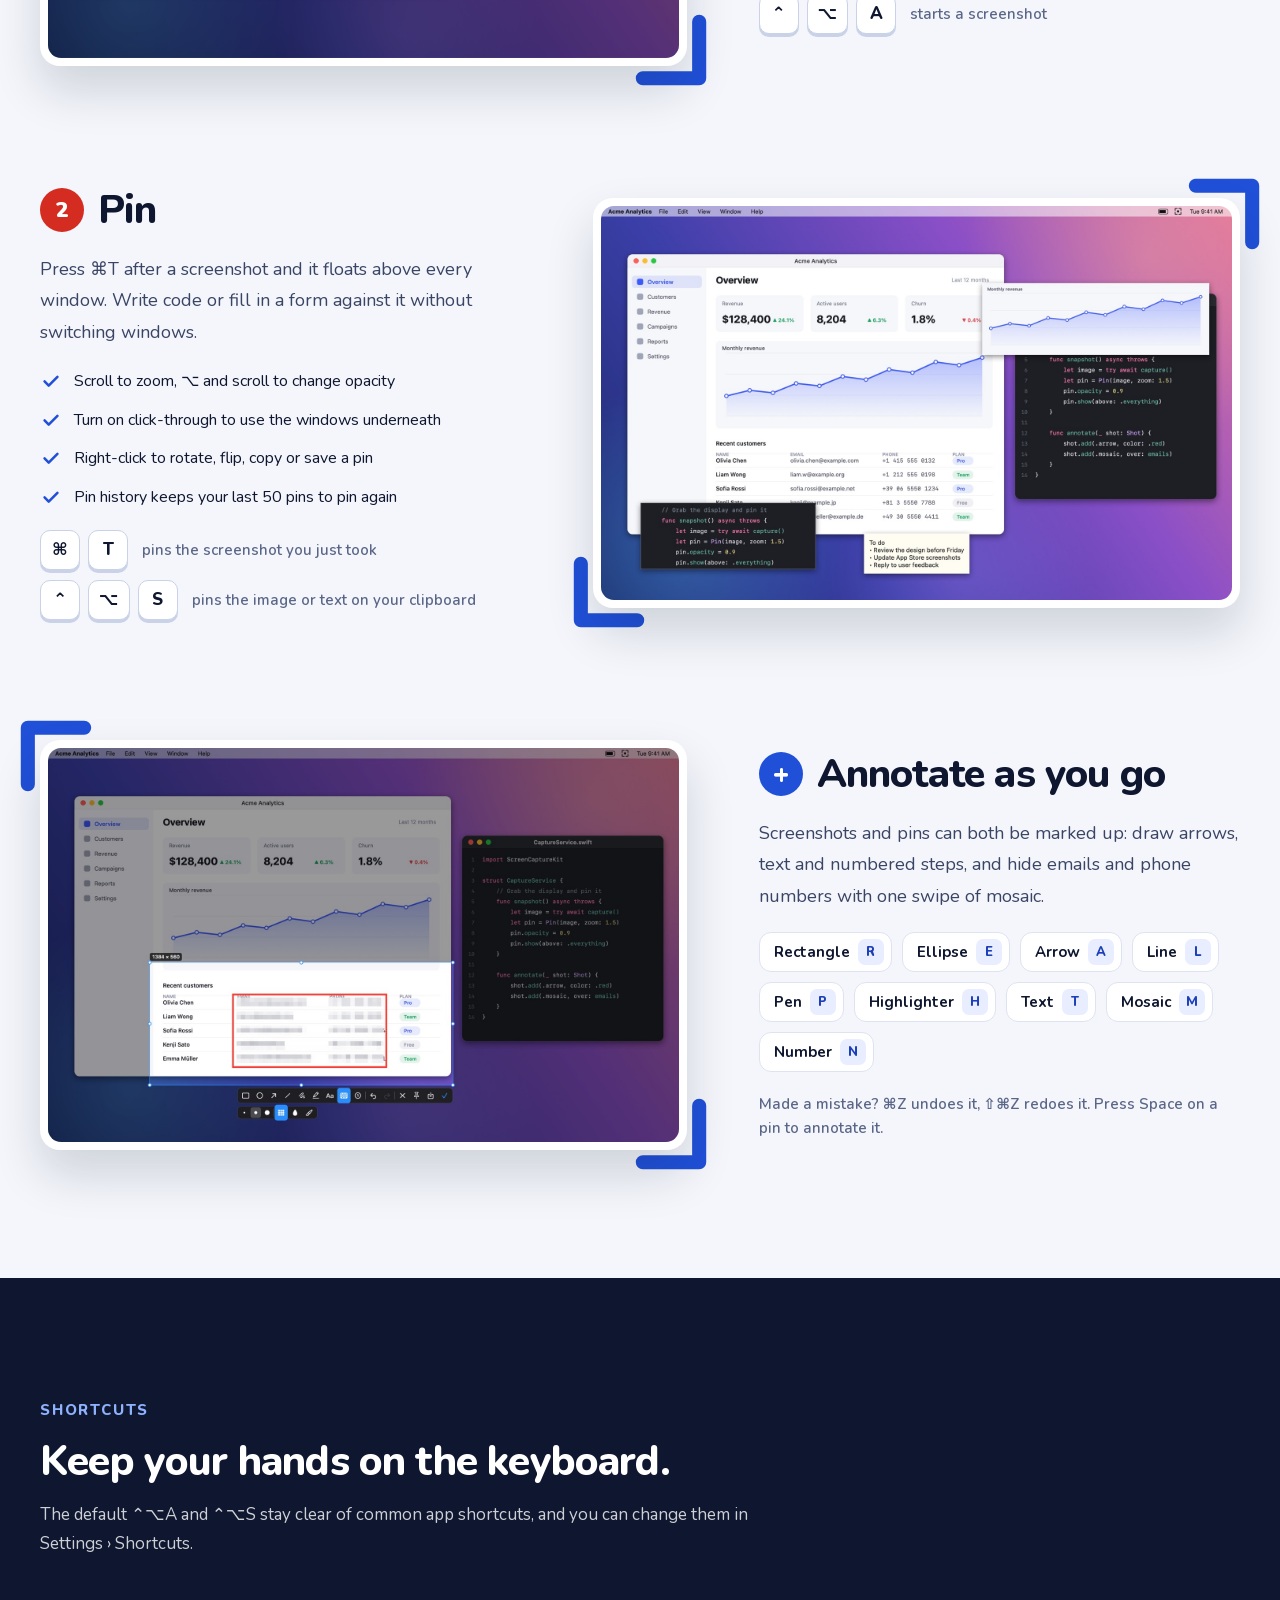
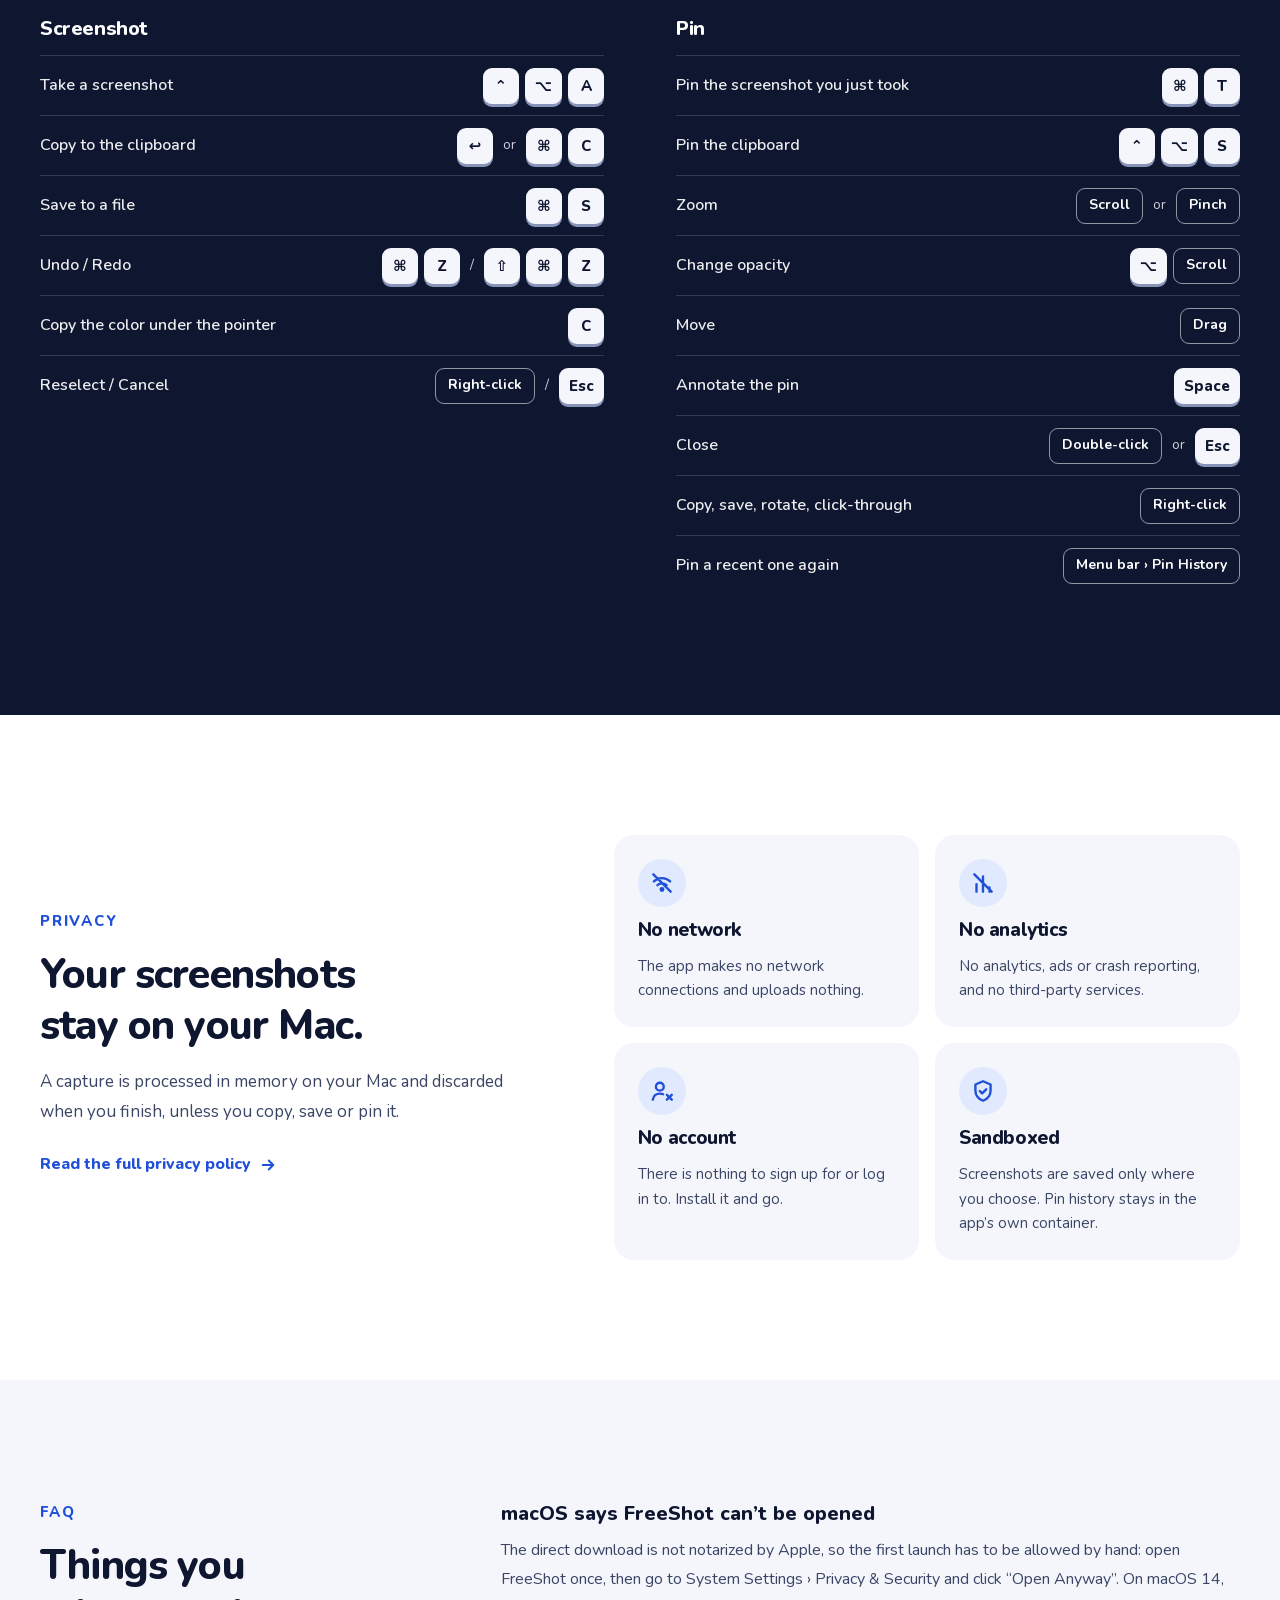
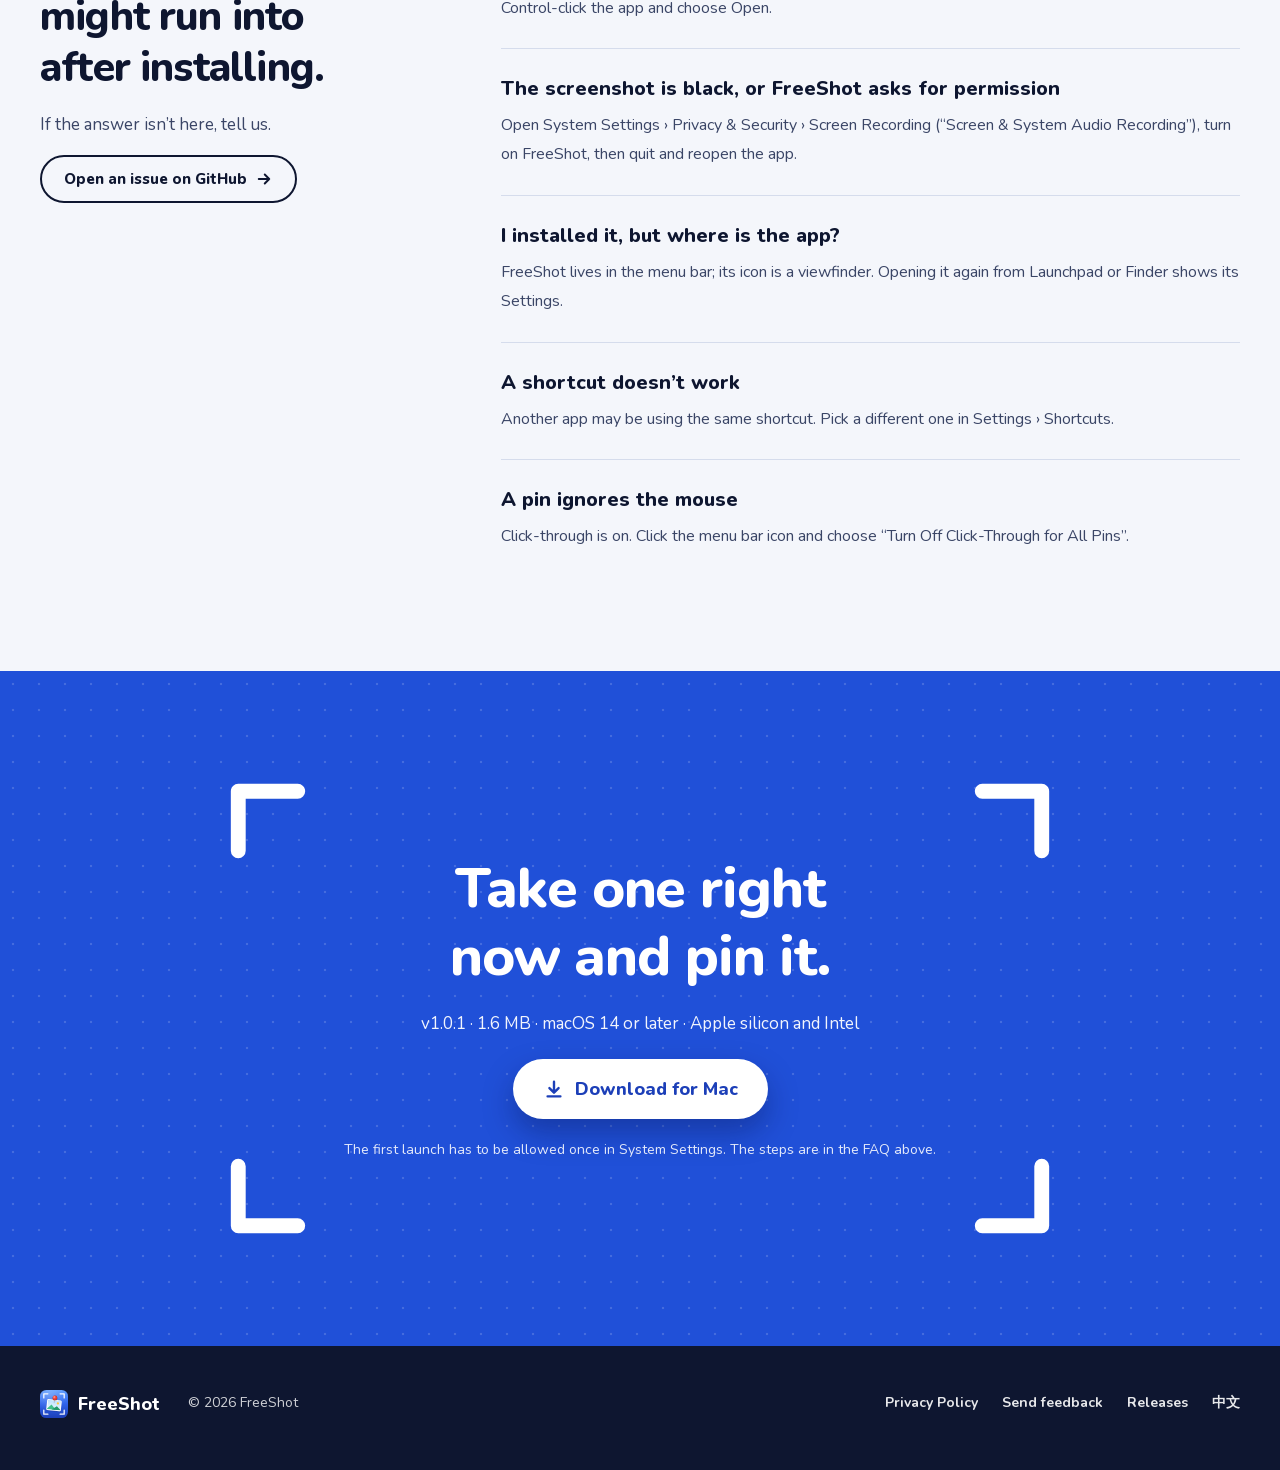
==== commit 788598c8: "Copy leads with screenshot and pin; v1.0.1 shortcuts" ====
--- a/index.html
+++ b/index.html
@@ -3,11 +3,11 @@
 <head>
 <meta charset="utf-8">
 <meta name="viewport" content="width=device-width, initial-scale=1">
-<title>FreeShot：macOS 截图、标注、贴图</title>
-<meta name="description" content="FreeShot 是原生的 macOS 截图工具：截图、标注，再把它贴在所有窗口之上。安装包只有 1.6 MB，不联网、不统计。">
+<title>FreeShot：macOS 截图、贴图工具</title>
+<meta name="description" content="FreeShot 是原生的 macOS 截图贴图工具：一个快捷键截图，再把它贴在所有窗口之上。安装包只有 1.6 MB，不联网、不统计。">
 <meta name="theme-color" content="#2050d8">
-<meta property="og:title" content="FreeShot：macOS 截图、标注、贴图">
-<meta property="og:description" content="截下来，标清楚，钉上去。原生 macOS 截图工具，不联网、不统计。">
+<meta property="og:title" content="FreeShot：macOS 截图、贴图工具">
+<meta property="og:description" content="截图，贴图，都只要一个快捷键。原生 macOS 工具，不联网、不统计。">
 <meta property="og:image" content="https://msober.github.io/freeshot/img/shot-1.zh.jpg">
 <link rel="alternate" hreflang="en" href="https://msober.github.io/freeshot/en/">
 <link rel="alternate" hreflang="zh-Hans" href="https://msober.github.io/freeshot/">
@@ -48,19 +48,18 @@
     </nav>
     <div class="hero-body">
       <div class="hero-copy">
-        <span class="chip">原生 macOS 应用 · 安装包只有 1.6 MB</span>
+        <span class="chip">原生 macOS 截图贴图工具 · 安装包只有 1.6 MB</span>
         <h1>
-          <span><span class="marker" aria-hidden="true">1</span>截下来，</span>
-          <span><span class="marker" aria-hidden="true">2</span>标清楚，</span>
-          <span><span class="marker" aria-hidden="true">3</span>钉上去。</span>
+          <span class="pillar"><span class="marker" aria-hidden="true">1</span>截图<span class="desc">框选任意区域，悬停自动识别窗口</span></span>
+          <span class="pillar"><span class="marker" aria-hidden="true">2</span>贴图<span class="desc">把截图钉在所有窗口之上，随时对照</span></span>
         </h1>
-        <p class="lead">FreeShot 是原生的 macOS 截图工具。按 <kbd>⌥⌘A</kbd> 框选任意区域，画上箭头、文字和马赛克，然后复制、保存，或者把它贴在所有窗口之上。</p>
+        <p class="lead">按 <kbd>⌃⌥A</kbd> 截图，顺手画上箭头、文字和马赛克。按 <kbd>⌘T</kbd> 把它贴在屏幕上，或者按 <kbd>⌃⌥S</kbd> 直接贴出剪贴板里的图片和文字。</p>
         <div class="cta-block">
           <div class="cta-row">
             <a class="btn" href="https://github.com/msober/freeshot/releases/latest"><svg width="22" height="22" aria-hidden="true"><use href="#i-download"/></svg>下载 Mac 版</a>
             <a class="btn-ghost" href="#shortcuts">看看快捷键</a>
           </div>
-          <span class="meta">v1.0.0 · macOS 14 及以上 · Apple 芯片与 Intel 通用</span>
+          <span class="meta">v1.0.1 · macOS 14 及以上 · Apple 芯片与 Intel 通用</span>
         </div>
       </div>
       <div class="hero-art">
@@ -90,7 +89,7 @@
     </ul>
     <div class="section-head">
       <span class="eyebrow">功能</span>
-      <h2>从按下快捷键到贴上屏幕，一共三步。</h2>
+      <h2>截图和贴图，都只要一个快捷键。</h2>
     </div>
     <div class="steps">
       <article class="step">
@@ -100,25 +99,46 @@
           <div class="frame"><img src="img/shot-2.jpg" alt="悬停时自动选中一个窗口，旁边是像素放大镜和颜色值" width="1600" height="1000" loading="lazy"></div>
         </div>
         <div class="step-copy">
-          <h3><span class="num" aria-hidden="true">1</span>截下来</h3>
-          <p>悬停自动选中窗口，拖拽可以框选任意区域，多台显示器同样可用。</p>
+          <h3><span class="num" aria-hidden="true">1</span>截图</h3>
+          <p>按下快捷键，屏幕定格。悬停自动选中窗口，拖拽可以框选任意区域，多台显示器同样可用。</p>
           <ul class="checks">
             <li><svg width="22" height="22" aria-hidden="true"><use href="#i-check"/></svg>像素放大镜，选区边缘精确到 1 像素</li>
             <li><svg width="22" height="22" aria-hidden="true"><use href="#i-check"/></svg>按 C 复制指针下的颜色值</li>
             <li><svg width="22" height="22" aria-hidden="true"><use href="#i-check"/></svg>回车复制到剪贴板，⌘S 保存成文件</li>
           </ul>
-          <div class="keys"><kbd>⌥</kbd><kbd>⌘</kbd><kbd>A</kbd><span>开始截图</span></div>
+          <div class="keys"><kbd>⌃</kbd><kbd>⌥</kbd><kbd>A</kbd><span>开始截图</span></div>
         </div>
       </article>
       <article class="step flip">
         <div class="shot">
           <svg class="corner tr" aria-hidden="true"><use href="#i-corner"/></svg>
           <svg class="corner bl" aria-hidden="true"><use href="#i-corner"/></svg>
+          <div class="frame"><img src="img/shot-3.zh.jpg" alt="图表、代码片段和待办事项三张贴图悬浮在其他窗口之上" width="1600" height="1000" loading="lazy"></div>
+        </div>
+        <div class="step-copy">
+          <h3><span class="num" aria-hidden="true">2</span>贴图</h3>
+          <p>截图后按 ⌘T，它就悬浮在所有窗口之上。对着它写代码、填表格，不用来回切窗口。</p>
+          <ul class="checks">
+            <li><svg width="22" height="22" aria-hidden="true"><use href="#i-check"/></svg>滚轮缩放，⌥ 加滚轮调透明度</li>
+            <li><svg width="22" height="22" aria-hidden="true"><use href="#i-check"/></svg>开启鼠标穿透，照常点击贴图下面的窗口</li>
+            <li><svg width="22" height="22" aria-hidden="true"><use href="#i-check"/></svg>右键可以旋转、翻转、复制或保存</li>
+            <li><svg width="22" height="22" aria-hidden="true"><use href="#i-check"/></svg>贴图历史保留最近 50 个，随时再贴一次</li>
+          </ul>
+          <div class="keyrows">
+            <div class="keys"><kbd>⌘</kbd><kbd>T</kbd><span>贴出刚截的图</span></div>
+            <div class="keys"><kbd>⌃</kbd><kbd>⌥</kbd><kbd>S</kbd><span>贴出剪贴板里的图片或文字</span></div>
+          </div>
+        </div>
+      </article>
+      <article class="step">
+        <div class="shot">
+          <svg class="corner tl" aria-hidden="true"><use href="#i-corner"/></svg>
+          <svg class="corner br" aria-hidden="true"><use href="#i-corner"/></svg>
           <div class="frame"><img src="img/shot-4.jpg" alt="用马赛克盖住表格里的邮箱和电话，外面画了一个红框" width="1600" height="1000" loading="lazy"></div>
         </div>
         <div class="step-copy">
-          <h3><span class="num" aria-hidden="true">2</span>标清楚</h3>
-          <p>箭头、文字、序号直接画在截图上。邮箱和电话，一抹就打上马赛克。</p>
+          <h3><span class="num plus" aria-hidden="true">+</span>顺手标注</h3>
+          <p>截图和贴图都能标注：箭头、文字、序号直接画上去，邮箱和电话一抹就打上马赛克。</p>
           <ul class="tools" aria-label="标注工具和对应的按键">
             <li>矩形<kbd>R</kbd></li>
             <li>椭圆<kbd>E</kbd></li>
@@ -130,25 +150,7 @@
             <li>马赛克<kbd>M</kbd></li>
             <li>序号<kbd>N</kbd></li>
           </ul>
-          <p class="note">画错了按 ⌘Z 撤销，⇧⌘Z 重做。</p>
-        </div>
-      </article>
-      <article class="step">
-        <div class="shot">
-          <svg class="corner tl" aria-hidden="true"><use href="#i-corner"/></svg>
-          <svg class="corner br" aria-hidden="true"><use href="#i-corner"/></svg>
-          <div class="frame"><img src="img/shot-3.zh.jpg" alt="图表、代码片段和待办事项三张贴图悬浮在其他窗口之上" width="1600" height="1000" loading="lazy"></div>
-        </div>
-        <div class="step-copy">
-          <h3><span class="num" aria-hidden="true">3</span>钉上去</h3>
-          <p>截图后按 ⌘T，它就悬浮在所有窗口之上。对着它写代码、填表格，不用来回切窗口。</p>
-          <ul class="checks">
-            <li><svg width="22" height="22" aria-hidden="true"><use href="#i-check"/></svg>滚轮缩放，⌥ 加滚轮调透明度</li>
-            <li><svg width="22" height="22" aria-hidden="true"><use href="#i-check"/></svg>⌥⌘P 把剪贴板里的图片或文字直接贴出来</li>
-            <li><svg width="22" height="22" aria-hidden="true"><use href="#i-check"/></svg>按空格，在贴图上继续标注</li>
-            <li><svg width="22" height="22" aria-hidden="true"><use href="#i-check"/></svg>开启鼠标穿透，照常点击贴图下面的窗口</li>
-            <li><svg width="22" height="22" aria-hidden="true"><use href="#i-check"/></svg>贴图历史保留最近 50 个，随时再贴一次</li>
-          </ul>
+          <p class="note">画错了按 ⌘Z 撤销，⇧⌘Z 重做。在贴图上按空格继续标注。</p>
         </div>
       </article>
     </div>
@@ -160,17 +162,15 @@
     <div class="section-head">
       <span class="eyebrow">快捷键</span>
       <h2>双手不用离开键盘。</h2>
-      <p>全局快捷键可以在“设置 › 快捷键”里换成你顺手的组合。</p>
+      <p>默认的 ⌃⌥A 和 ⌃⌥S 避开了常用软件的快捷键，也可以在“设置 › 快捷键”里换成你顺手的组合。</p>
     </div>
     <div class="keymaps">
       <div>
-        <h3>截图与标注</h3>
+        <h3>截图</h3>
         <ul>
-          <li>截图<span><kbd>⌥</kbd><kbd>⌘</kbd><kbd>A</kbd></span></li>
-          <li>把剪贴板贴到屏幕<span><kbd>⌥</kbd><kbd>⌘</kbd><kbd>P</kbd></span></li>
+          <li>截图<span><kbd>⌃</kbd><kbd>⌥</kbd><kbd>A</kbd></span></li>
           <li>复制到剪贴板<span><kbd>↩</kbd><i>或</i><kbd>⌘</kbd><kbd>C</kbd></span></li>
           <li>保存成文件<span><kbd>⌘</kbd><kbd>S</kbd></span></li>
-          <li>贴到屏幕<span><kbd>⌘</kbd><kbd>T</kbd></span></li>
           <li>撤销 / 重做<span><kbd>⌘</kbd><kbd>Z</kbd><i>/</i><kbd>⇧</kbd><kbd>⌘</kbd><kbd>Z</kbd></span></li>
           <li>复制指针下的颜色值<span><kbd>C</kbd></span></li>
           <li>重新选择 / 取消<span><em>右键</em><i>/</i><kbd>Esc</kbd></span></li>
@@ -179,6 +179,8 @@
       <div>
         <h3>贴图</h3>
         <ul>
+          <li>贴出刚截的图<span><kbd>⌘</kbd><kbd>T</kbd></span></li>
+          <li>贴出剪贴板里的图片或文字<span><kbd>⌃</kbd><kbd>⌥</kbd><kbd>S</kbd></span></li>
           <li>缩放<span><em>滚轮</em><i>或</i><em>双指捏合</em></span></li>
           <li>调透明度<span><kbd>⌥</kbd><em>滚轮</em></span></li>
           <li>移动<span><em>拖拽</em></span></li>
@@ -249,8 +251,8 @@
       <svg class="corner tr" aria-hidden="true"><use href="#i-corner"/></svg>
       <svg class="corner br" aria-hidden="true"><use href="#i-corner"/></svg>
       <svg class="corner bl" aria-hidden="true"><use href="#i-corner"/></svg>
-      <h2>现在就截一张。</h2>
-      <p>v1.0.0 · 1.6 MB · macOS 14 及以上 · Apple 芯片与 Intel 通用</p>
+      <h2>现在就截一张，贴上去。</h2>
+      <p>v1.0.1 · 1.6 MB · macOS 14 及以上 · Apple 芯片与 Intel 通用</p>
       <a class="btn" href="https://github.com/msober/freeshot/releases/latest"><svg width="22" height="22" aria-hidden="true"><use href="#i-download"/></svg>下载 Mac 版</a>
       <p class="meta">首次打开要在系统设置里放行一次，步骤见上面的常见问题。</p>
     </div>
--- a/style.css
+++ b/style.css
@@ -57,8 +57,9 @@
 .hero-body { display: flex; flex-wrap: wrap; align-items: center; gap: 56px 64px; padding-top: 72px; }
 .hero-copy { flex: 1 1 460px; min-width: 0; display: flex; flex-direction: column; align-items: flex-start; gap: 28px; }
 .chip { display: inline-flex; padding: 6px 14px; border-radius: 999px; background: rgba(255, 255, 255, .16); border: 1px solid rgba(255, 255, 255, .4); font-size: 14px; font-weight: 700; line-height: 1.5; }
-.hero h1 { display: flex; flex-direction: column; gap: 6px; font-size: clamp(48px, 5.6vw, 80px); line-height: 1.1; font-weight: 800; letter-spacing: .02em; }
-.hero h1 > span { display: flex; align-items: center; gap: .28em; }
+.hero h1 { display: flex; flex-direction: column; gap: 18px; font-size: clamp(56px, 6.1vw, 88px); line-height: 1.1; font-weight: 800; letter-spacing: .02em; }
+.pillar { display: grid; grid-template-columns: auto 1fr; align-items: center; column-gap: .28em; }
+.pillar .desc { grid-column: 2; margin-top: 4px; font-size: 20px; line-height: 1.5; font-weight: 700; letter-spacing: 0; color: rgba(255, 255, 255, .94); }
 .marker {
   flex: none; display: flex; align-items: center; justify-content: center; width: 1.8em; height: 1.8em;
   border: .13em solid #fff; border-radius: 50%; background: var(--red); box-shadow: 0 .25em .6em rgba(6, 18, 74, .4);
@@ -113,10 +114,12 @@
 .step-copy { flex: 1 1 380px; min-width: 0; display: flex; flex-direction: column; align-items: flex-start; gap: 20px; }
 .step h3 { display: flex; align-items: center; gap: 14px; font-size: 40px; line-height: 1.2; font-weight: 800; letter-spacing: .01em; }
 .num { flex: none; display: flex; align-items: center; justify-content: center; width: 44px; height: 44px; border-radius: 50%; background: var(--red); color: #fff; font-size: 22px; font-weight: 900; line-height: 1; letter-spacing: 0; }
+.num.plus { background: var(--brand); font-size: 28px; }
 .step p { font-size: 18px; line-height: 1.75; color: var(--text); }
 .checks { margin: 0; padding: 0; list-style: none; display: flex; flex-direction: column; gap: 12px; }
 .checks li { display: flex; align-items: flex-start; gap: 12px; font-size: 16px; line-height: 1.65; }
 .checks svg { flex: none; margin-top: 2px; color: var(--brand); }
+.keyrows { display: flex; flex-direction: column; gap: 10px; }
 .keys { display: flex; flex-wrap: wrap; align-items: center; gap: 8px; }
 .keys kbd { display: inline-flex; align-items: center; justify-content: center; min-width: 40px; height: 40px; padding: 0 10px; border-radius: 10px; background: #fff; border: 1px solid #c9d2e6; box-shadow: 0 3px 0 #c9d2e6; font-size: 17px; font-weight: 800; }
 .keys span { margin-left: 6px; font-size: 15px; font-weight: 600; color: var(--muted); }
@@ -194,7 +197,7 @@
 
 /* English: Nunito sets every letter, so headings tighten up and the hero lines get longer */
 :lang(en) h1, :lang(en) h2, :lang(en) h3 { letter-spacing: -.02em; }
-html:lang(en) .hero h1 { font-size: clamp(42px, 5.2vw, 76px); }
+html:lang(en) .hero h1 { font-size: clamp(46px, 5.6vw, 80px); }
 html:lang(en) .eyebrow { text-transform: uppercase; }
 
 @media (max-width: 720px) {
@@ -206,6 +209,7 @@
   .nav-links a { padding: 0 10px; }
   .nav-cta { margin-left: auto; }
   .lead { font-size: 17px; }
+  .pillar .desc { font-size: 17px; }
   .btn, .btn-ghost { min-height: 54px; }
   .features { padding-bottom: 88px; }
   .features .section-head { margin-top: 80px; }
